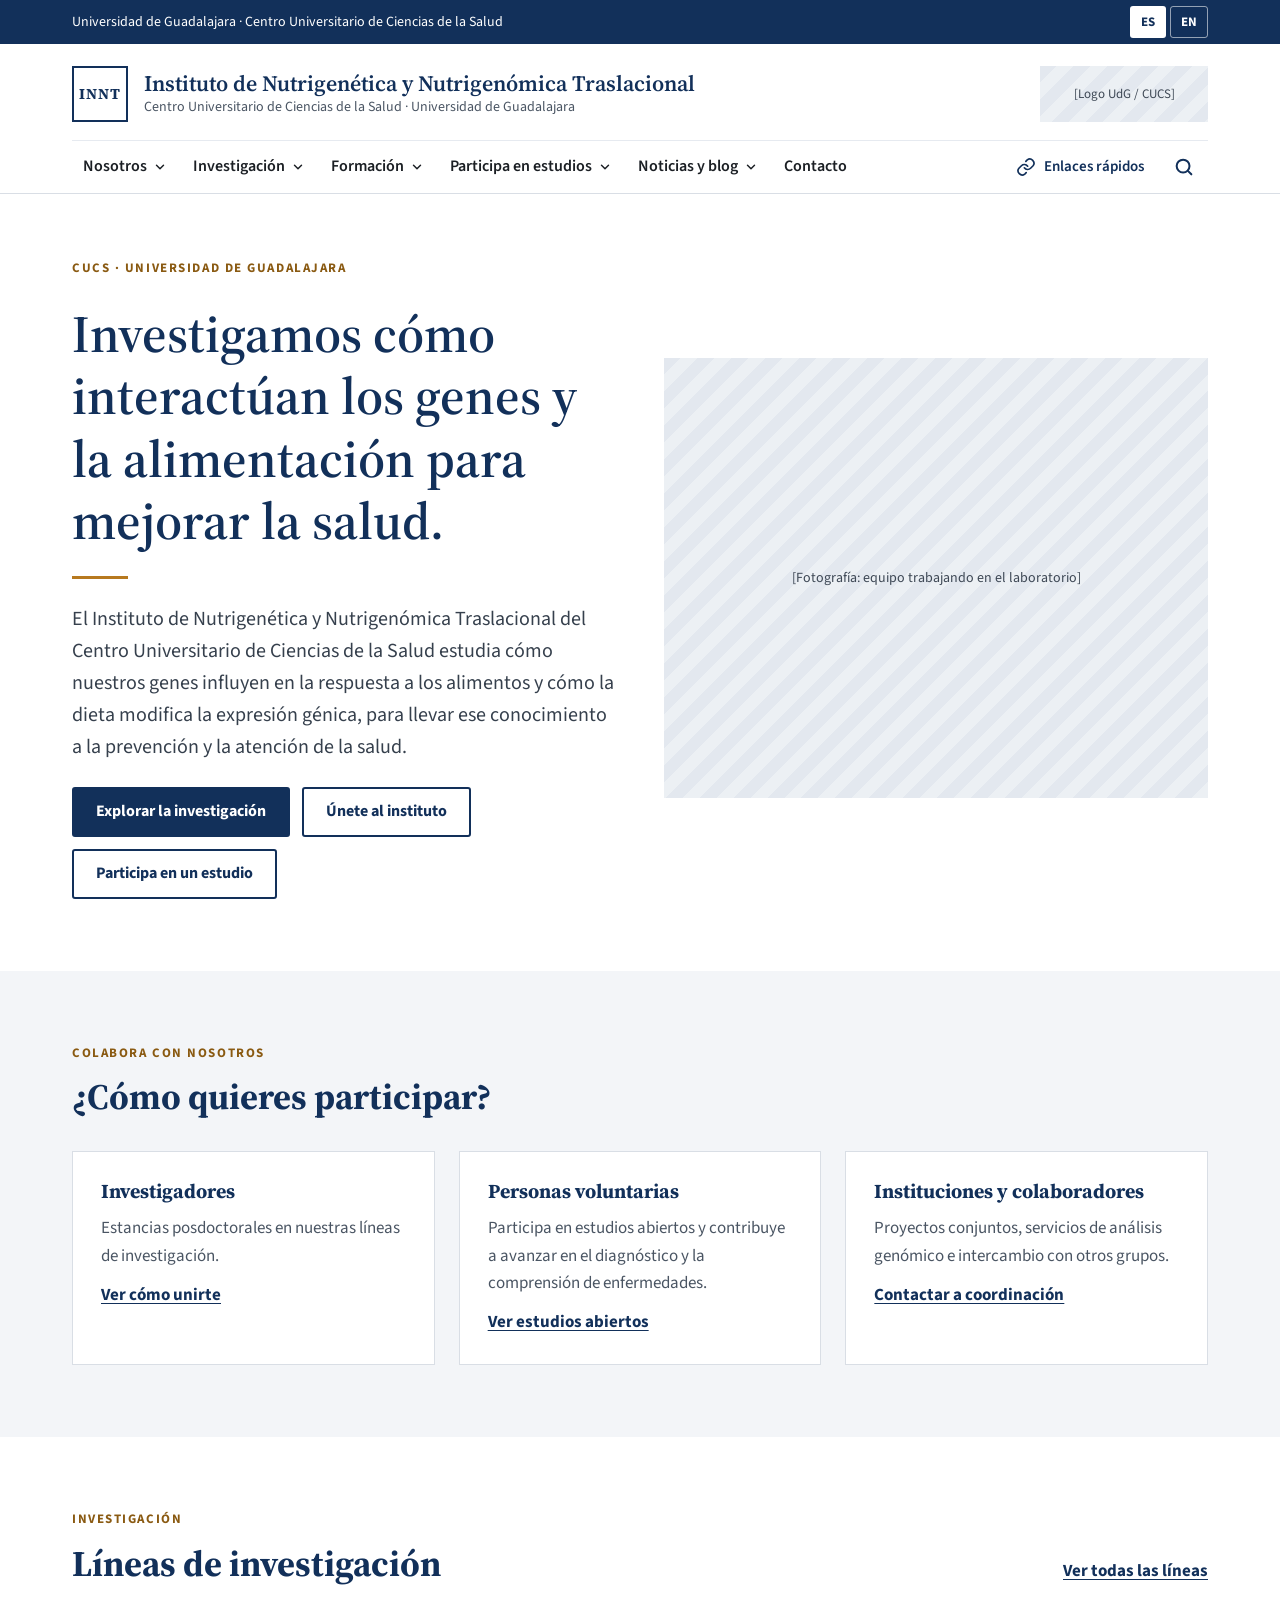
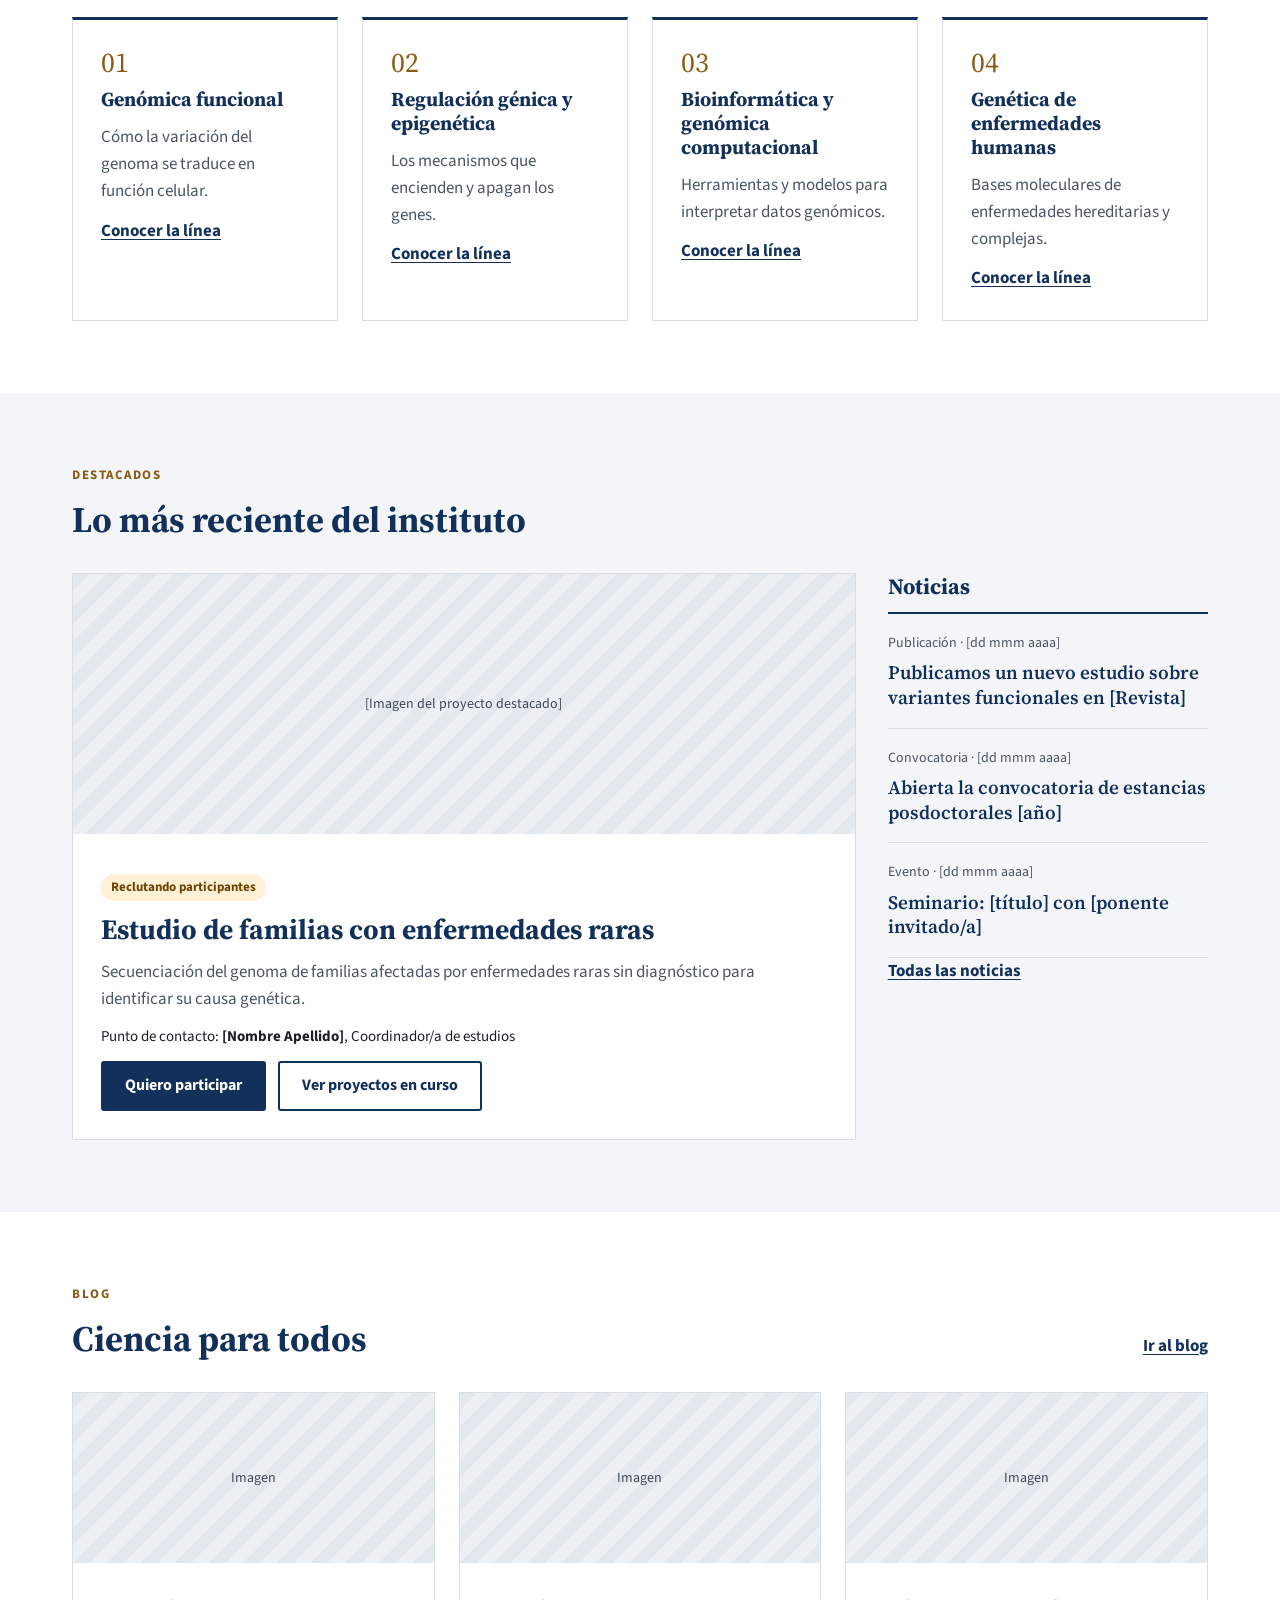
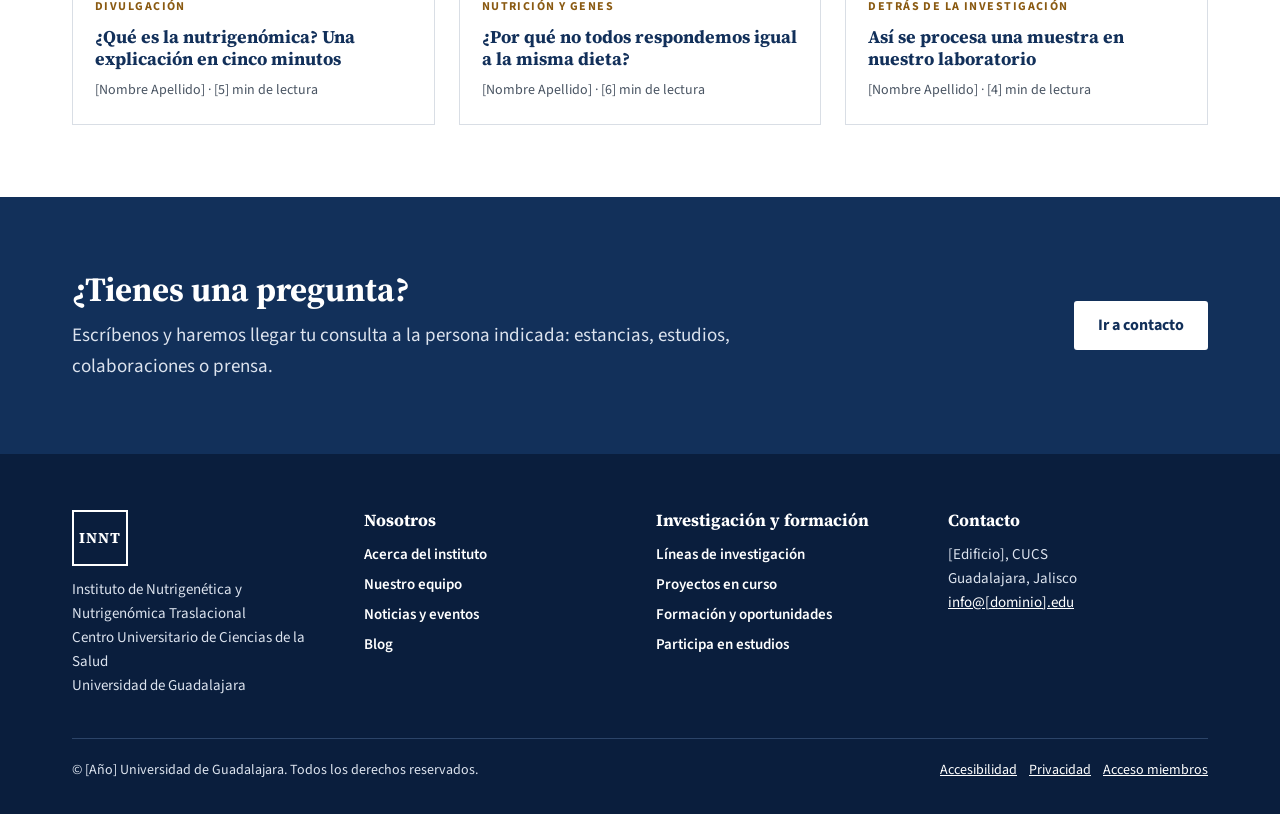
==== index.html @ 3519e5f9 "add pages, css and js" ====
<!doctype html>
<html lang="es">
<head>
<meta charset="utf-8">
<meta name="viewport" content="width=device-width, initial-scale=1">
<title>Instituto de Nutrigenética y Nutrigenómica Traslacional</title>
<meta name="description" content="Instituto de Nutrigenética y Nutrigenómica Traslacional del CUCS, Universidad de Guadalajara.">
<link rel="preconnect" href="https://fonts.googleapis.com">
<link rel="preconnect" href="https://fonts.gstatic.com" crossorigin>
<link rel="stylesheet" href="https://fonts.googleapis.com/css2?family=Source+Serif+4:opsz,wght@8..60,400;8..60,600;8..60,700&amp;family=Source+Sans+3:wght@400;600;700&amp;display=swap">
<link rel="stylesheet" href="css/styles.css">
<script src="js/main.js" defer></script>
</head>
<body>
<a class="skip" href="#contenido">Saltar al contenido</a>

<div class="util">
  <div class="wrap util-in">
    <span>Universidad de Guadalajara · Centro Universitario de Ciencias de la Salud</span>
    <div class="lang" role="group" aria-label="Idioma">
      <button type="button" data-lang="es" aria-pressed="true">ES</button>
      <button type="button" data-lang="en" aria-pressed="false">EN</button>
    </div>
  </div>
</div>

<header class="hdr">
  <div class="wrap">
    <div class="hdr-top">
      <a class="brand" href="index.html">
        <span class="mark" aria-hidden="true">INNT</span>
        <span>
          <span class="brand-name">Instituto de Nutrigenética y Nutrigenómica Traslacional</span>
          <span class="brand-sub">Centro Universitario de Ciencias de la Salud · Universidad de Guadalajara</span>
        </span>
      </a>
      <div class="ph logo-ph">[Logo UdG / CUCS]</div>
    </div>
    <div class="navrow">
      <nav aria-label="Principal">
        <ul class="nav">
    <li class="navitem">
      <button type="button" class="nav-btn" data-dropdown aria-expanded="false" aria-controls="menu-nos">Nosotros<svg class="chev" viewBox="0 0 24 24" fill="none" stroke="currentColor" stroke-width="2.5" stroke-linecap="round" stroke-linejoin="round" aria-hidden="true"><path d="M6 9l6 6 6-6"/></svg></button>
      <div class="dd mega mega-2" id="menu-nos" hidden>
        <div class="dd-col">
          <span class="dd-title">El instituto</span>
          <ul>
          <li><a class="dd-link dd-all" href="nosotros.html">Presentación</a></li>
          <li><a class="dd-link" href="nosotros.html#mision">Misión, visión y valores</a></li>
          <li><a class="dd-link" href="contacto.html">Ubicación y contacto</a></li>
          </ul>
        </div>
        <div class="dd-col">
          <span class="dd-title">Nuestro equipo</span>
          <ul>
          <li><a class="dd-link dd-all" href="equipo.html">Todo el equipo</a></li>
          <li><a class="dd-link" href="equipo.html?equipo=dir">Dirección</a></li>
          <li><a class="dd-link" href="equipo.html?equipo=prof">Profesores investigadores</a></li>
          <li><a class="dd-link" href="equipo.html?equipo=post">Investigadores posdoctorales</a></li>
          <li><a class="dd-link" href="equipo.html?equipo=est">Estudiantes</a></li>
          <li><a class="dd-link" href="equipo.html?equipo=tec">Personal técnico y administrativo</a></li>
          </ul>
        </div>
      </div>
    </li>
    <li class="navitem">
      <button type="button" class="nav-btn" data-dropdown aria-expanded="false" aria-controls="menu-inv">Investigación<svg class="chev" viewBox="0 0 24 24" fill="none" stroke="currentColor" stroke-width="2.5" stroke-linecap="round" stroke-linejoin="round" aria-hidden="true"><path d="M6 9l6 6 6-6"/></svg></button>
      <div class="dd mega mega-2" id="menu-inv" hidden>
        <div class="dd-col">
          <span class="dd-title">Líneas de investigación</span>
          <ul>
          <li><a class="dd-link dd-all" href="investigacion.html">Todas las líneas</a></li>
          <li><a class="dd-link" href="investigacion.html#area-gf">Genómica funcional</a></li>
          <li><a class="dd-link" href="investigacion.html#area-epi">Regulación génica y epigenética</a></li>
          <li><a class="dd-link" href="investigacion.html#area-bio">Bioinformática y genómica computacional</a></li>
          <li><a class="dd-link" href="investigacion.html#area-enf">Genética de enfermedades humanas</a></li>
          </ul>
        </div>
        <div class="dd-col">
          <span class="dd-title">Proyectos</span>
          <ul>
          <li><a class="dd-link dd-all" href="proyectos.html">Proyectos en curso</a></li>
          <li><a class="dd-link" href="participa.html">Estudios que buscan participantes</a></li>
          <li><a class="dd-link" href="contacto.html">Colaboraciones</a></li>
          </ul>
        </div>
      </div>
    </li>
    <li class="navitem">
      <button type="button" class="nav-btn" data-dropdown aria-expanded="false" aria-controls="menu-for">Formación<svg class="chev" viewBox="0 0 24 24" fill="none" stroke="currentColor" stroke-width="2.5" stroke-linecap="round" stroke-linejoin="round" aria-hidden="true"><path d="M6 9l6 6 6-6"/></svg></button>
      <div class="dd mega" id="menu-for" hidden>
        <div class="dd-col">
          <span class="dd-title">Formación y oportunidades</span>
          <ul>
          <li><a class="dd-link dd-all" href="formacion.html">Cómo unirte al instituto</a></li>
          <li><a class="dd-link" href="formacion.html#posdoc">Estancias posdoctorales</a></li>
          </ul>
        </div>
      </div>
    </li>
    <li class="navitem">
      <button type="button" class="nav-btn" data-dropdown aria-expanded="false" aria-controls="menu-part">Participa en estudios<svg class="chev" viewBox="0 0 24 24" fill="none" stroke="currentColor" stroke-width="2.5" stroke-linecap="round" stroke-linejoin="round" aria-hidden="true"><path d="M6 9l6 6 6-6"/></svg></button>
      <div class="dd mega mega-2" id="menu-part" hidden>
        <div class="dd-col">
          <span class="dd-title">Estudios abiertos</span>
          <ul>
          <li><a class="dd-link" href="participa.html?estudio=estudio-raras">Estudio de familias con enfermedades raras</a></li>
          <li><a class="dd-link" href="participa.html?estudio=estudio-epi">Epigenoma del envejecimiento</a></li>
          </ul>
        </div>
        <div class="dd-col">
          <span class="dd-title">Antes de participar</span>
          <ul>
          <li><a class="dd-link" href="participa.html#como-funciona">Cómo funciona la participación</a></li>
          <li><a class="dd-link" href="contacto.html">Hablar con coordinación de estudios</a></li>
          </ul>
        </div>
      </div>
    </li>
    <li class="navitem">
      <button type="button" class="nav-btn" data-dropdown aria-expanded="false" aria-controls="menu-not">Noticias y blog<svg class="chev" viewBox="0 0 24 24" fill="none" stroke="currentColor" stroke-width="2.5" stroke-linecap="round" stroke-linejoin="round" aria-hidden="true"><path d="M6 9l6 6 6-6"/></svg></button>
      <div class="dd mega mega-2" id="menu-not" hidden>
        <div class="dd-col">
          <span class="dd-title">Noticias y eventos</span>
          <ul>
          <li><a class="dd-link dd-all" href="noticias.html">Todas las noticias</a></li>
          <li><a class="dd-link" href="noticias.html?tema=evento">Seminarios y eventos</a></li>
          <li><a class="dd-link" href="noticias.html?tema=convocatoria">Convocatorias</a></li>
          <li><a class="dd-link" href="noticias.html?tema=publicacion">Publicaciones recientes</a></li>
          </ul>
        </div>
        <div class="dd-col">
          <span class="dd-title">Blog</span>
          <ul>
          <li><a class="dd-link dd-all" href="blog.html">Todas las entradas</a></li>
          <li><a class="dd-link" href="blog.html?tema=divulgacion">Divulgación</a></li>
          <li><a class="dd-link" href="blog.html?tema=nutricion-genes">Nutrición y genes</a></li>
          <li><a class="dd-link" href="blog.html?tema=detras">Detrás de la investigación</a></li>
          </ul>
        </div>
      </div>
    </li>
    <li class="navitem"><a class="nav-btn" href="contacto.html">Contacto</a></li>
        </ul>
      </nav>
      <div class="tools">
        <div class="navitem">
          <button type="button" class="icon-btn" data-dropdown aria-expanded="false" aria-controls="menu-rapidos"><svg width="20" height="20" viewBox="0 0 24 24" fill="none" stroke="currentColor" stroke-width="2" stroke-linecap="round" stroke-linejoin="round" aria-hidden="true"><path d="M10 13a5 5 0 0 0 7.5.5l3-3a5 5 0 0 0-7-7l-1.7 1.7"/><path d="M14 11a5 5 0 0 0-7.5-.5l-3 3a5 5 0 0 0 7 7l1.7-1.7"/></svg>Enlaces rápidos</button>
          <ul class="dd dd-right" id="menu-rapidos" hidden>
            <li><a class="dd-link" href="participa.html">Estudios abiertos a voluntarios</a></li>
            <li><a class="dd-link" href="formacion.html">Convocatorias y plazas</a></li>
            <li><a class="dd-link" href="equipo.html">Directorio del equipo</a></li>
            <li><a class="dd-link" href="blog.html">Blog</a></li>
            <li><a class="dd-link" href="contacto.html">Contacto</a></li>
            <li class="dd-sep" aria-hidden="true"></li>
            <li><a class="dd-link" href="https://www.udg.mx" target="_blank" rel="noopener">Universidad de Guadalajara<span class="dd-desc">udg.mx</span></a></li>
            <li><a class="dd-link" href="https://www.cucs.udg.mx" target="_blank" rel="noopener">Centro Universitario de Ciencias de la Salud<span class="dd-desc">cucs.udg.mx</span></a></li>
          </ul>
        </div>
        <button type="button" class="icon-btn" data-search-toggle aria-expanded="false" aria-controls="buscador" aria-label="Buscar en el sitio"><svg width="22" height="22" viewBox="0 0 24 24" fill="none" stroke="currentColor" stroke-width="2.2" stroke-linecap="round" stroke-linejoin="round" aria-hidden="true"><circle cx="11" cy="11" r="7"/><path d="M20 20l-3.5-3.5"/></svg></button>
      </div>
    </div>
  </div>
</header>

<div class="searchbar" id="buscador" role="search" hidden>
  <form class="wrap searchbar-in" action="#" data-demo>
    <div class="field">
      <label for="buscar">Buscar en el sitio</label>
      <input id="buscar" type="search" name="q" placeholder="Proyectos, personas, noticias…">
    </div>
    <button type="submit" class="btn btn-p">Buscar</button>
  </form>
</div>

<main id="contenido">
<section class="sec sec-hero">
  <div class="wrap split">
    <div class="stack-lg">
      <span class="eyebrow">CUCS · Universidad de Guadalajara</span>
      <h1 class="h-hero">Investigamos cómo interactúan los genes y la alimentación para mejorar la salud.</h1>
      <hr class="rule">
      <p class="lead">El Instituto de Nutrigenética y Nutrigenómica Traslacional del Centro Universitario de Ciencias de la Salud estudia cómo nuestros genes influyen en la respuesta a los alimentos y cómo la dieta modifica la expresión génica, para llevar ese conocimiento a la prevención y la atención de la salud.</p>
      <div class="cluster">
        <a class="btn btn-p" href="investigacion.html">Explorar la investigación</a>
        <a class="btn btn-s" href="formacion.html">Únete al instituto</a>
        <a class="btn btn-s" href="participa.html">Participa en un estudio</a>
      </div>
    </div>
    <div class="ph ph-hero">[Fotografía: equipo trabajando en el laboratorio]</div>
  </div>
</section>

<section class="sec sec-alt" aria-labelledby="h-caminos">
  <div class="wrap stack-xl">
    <div class="stack">
      <span class="eyebrow">Colabora con nosotros</span>
      <h2 id="h-caminos" class="h-section">¿Cómo quieres participar?</h2>
    </div>
    <div class="grid">
      <article class="card">
        <h3>Investigadores</h3>
        <p class="muted">Estancias posdoctorales en nuestras líneas de investigación.</p>
        <a class="link-strong" href="formacion.html">Ver cómo unirte</a>
      </article>
      <article class="card">
        <h3>Personas voluntarias</h3>
        <p class="muted">Participa en estudios abiertos y contribuye a avanzar en el diagnóstico y la comprensión de enfermedades.</p>
        <a class="link-strong" href="participa.html">Ver estudios abiertos</a>
      </article>
      <article class="card">
        <h3>Instituciones y colaboradores</h3>
        <p class="muted">Proyectos conjuntos, servicios de análisis genómico e intercambio con otros grupos.</p>
        <a class="link-strong" href="contacto.html">Contactar a coordinación</a>
      </article>
    </div>
  </div>
</section>

<section class="sec" aria-labelledby="h-areas">
  <div class="wrap stack-xl">
    <div class="section-head">
      <div class="stack">
        <span class="eyebrow">Investigación</span>
        <h2 id="h-areas" class="h-section">Líneas de investigación</h2>
      </div>
      <a class="link-strong" href="investigacion.html">Ver todas las líneas</a>
    </div>
    <div class="grid">
      <article class="card card-top">
        <span class="num">01</span>
        <h3>Genómica funcional</h3>
        <p class="muted">Cómo la variación del genoma se traduce en función celular.</p>
        <a class="link-strong" href="investigacion.html#area-gf">Conocer la línea</a>
      </article>
      <article class="card card-top">
        <span class="num">02</span>
        <h3>Regulación génica y epigenética</h3>
        <p class="muted">Los mecanismos que encienden y apagan los genes.</p>
        <a class="link-strong" href="investigacion.html#area-epi">Conocer la línea</a>
      </article>
      <article class="card card-top">
        <span class="num">03</span>
        <h3>Bioinformática y genómica computacional</h3>
        <p class="muted">Herramientas y modelos para interpretar datos genómicos.</p>
        <a class="link-strong" href="investigacion.html#area-bio">Conocer la línea</a>
      </article>
      <article class="card card-top">
        <span class="num">04</span>
        <h3>Genética de enfermedades humanas</h3>
        <p class="muted">Bases moleculares de enfermedades hereditarias y complejas.</p>
        <a class="link-strong" href="investigacion.html#area-enf">Conocer la línea</a>
      </article>
    </div>
  </div>
</section>

<section class="sec sec-alt" aria-labelledby="h-dest">
  <div class="wrap stack-xl">
    <div class="stack">
      <span class="eyebrow">Destacados</span>
      <h2 id="h-dest" class="h-section">Lo más reciente del instituto</h2>
    </div>
    <div class="highlights">
      <article class="card card-media feature">
        <div class="ph ph-feature">[Imagen del proyecto destacado]</div>
        <div class="card-body card-body-lg">
          <span class="badge b-recluta">Reclutando participantes</span>
          <h3 class="h-card-lg">Estudio de familias con enfermedades raras</h3>
          <p class="muted">Secuenciación del genoma de familias afectadas por enfermedades raras sin diagnóstico para identificar su causa genética.</p>
          <p class="small">Punto de contacto: <strong>[Nombre Apellido]</strong>, Coordinador/a de estudios</p>
          <div class="cluster">
            <a class="btn btn-p" href="participa.html?estudio=estudio-raras">Quiero participar</a>
            <a class="btn btn-s" href="proyectos.html">Ver proyectos en curso</a>
          </div>
        </div>
      </article>
      <div class="news-list">
        <h3 class="news-list-title">Noticias</h3>
        <div class="news-item">
          <span class="hint">Publicación · [dd mmm aaaa]</span>
          <span class="news-item-title">Publicamos un nuevo estudio sobre variantes funcionales en [Revista]</span>
        </div>
        <div class="news-item">
          <span class="hint">Convocatoria · [dd mmm aaaa]</span>
          <span class="news-item-title">Abierta la convocatoria de estancias posdoctorales [año]</span>
        </div>
        <div class="news-item">
          <span class="hint">Evento · [dd mmm aaaa]</span>
          <span class="news-item-title">Seminario: [título] con [ponente invitado/a]</span>
        </div>
        <p><a class="link-strong" href="noticias.html">Todas las noticias</a></p>
      </div>
    </div>
  </div>
</section>

<section class="sec" aria-labelledby="h-blog">
  <div class="wrap stack-xl">
    <div class="section-head">
      <div class="stack">
        <span class="eyebrow">Blog</span>
        <h2 id="h-blog" class="h-section">Ciencia para todos</h2>
      </div>
      <a class="link-strong" href="blog.html">Ir al blog</a>
    </div>
    <div class="grid">
      <article class="card card-media">
        <div class="ph ph-sm">Imagen</div>
        <div class="card-body">
          <span class="eyebrow eyebrow-sm">Divulgación</span>
          <h3 class="h-small">¿Qué es la nutrigenómica? Una explicación en cinco minutos</h3>
          <span class="hint">[Nombre Apellido] · [5] min de lectura</span>
        </div>
      </article>
      <article class="card card-media">
        <div class="ph ph-sm">Imagen</div>
        <div class="card-body">
          <span class="eyebrow eyebrow-sm">Nutrición y genes</span>
          <h3 class="h-small">¿Por qué no todos respondemos igual a la misma dieta?</h3>
          <span class="hint">[Nombre Apellido] · [6] min de lectura</span>
        </div>
      </article>
      <article class="card card-media">
        <div class="ph ph-sm">Imagen</div>
        <div class="card-body">
          <span class="eyebrow eyebrow-sm">Detrás de la investigación</span>
          <h3 class="h-small">Así se procesa una muestra en nuestro laboratorio</h3>
          <span class="hint">[Nombre Apellido] · [4] min de lectura</span>
        </div>
      </article>
    </div>
  </div>
</section>

<section class="sec band">
  <div class="wrap band-in">
    <div class="stack band-text">
      <h2>¿Tienes una pregunta?</h2>
      <p>Escríbenos y haremos llegar tu consulta a la persona indicada: estancias, estudios, colaboraciones o prensa.</p>
    </div>
    <a class="btn btn-light" href="contacto.html">Ir a contacto</a>
  </div>
</section>
</main>

<footer class="ftr">
  <div class="wrap stack-xxl">
    <div class="ftr-cols">
      <div class="stack">
        <span class="mark mark-light" aria-hidden="true">INNT</span>
        <p>Instituto de Nutrigenética y Nutrigenómica Traslacional<br>Centro Universitario de Ciencias de la Salud<br>Universidad de Guadalajara</p>
      </div>
      <div>
        <h4>Nosotros</h4>
        <ul class="ftr-links">
          <li><a href="nosotros.html">Acerca del instituto</a></li>
          <li><a href="equipo.html">Nuestro equipo</a></li>
          <li><a href="noticias.html">Noticias y eventos</a></li>
          <li><a href="blog.html">Blog</a></li>
        </ul>
      </div>
      <div>
        <h4>Investigación y formación</h4>
        <ul class="ftr-links">
          <li><a href="investigacion.html">Líneas de investigación</a></li>
          <li><a href="proyectos.html">Proyectos en curso</a></li>
          <li><a href="formacion.html">Formación y oportunidades</a></li>
          <li><a href="participa.html">Participa en estudios</a></li>
        </ul>
      </div>
      <div>
        <h4>Contacto</h4>
        <p>[Edificio], CUCS<br>Guadalajara, Jalisco<br><a href="mailto:info@[dominio].edu">info@[dominio].edu</a></p>
      </div>
    </div>
    <div class="ftr-bottom">
      <span>© [Año] Universidad de Guadalajara. Todos los derechos reservados.</span>
      <span class="cluster"><a href="#accesibilidad">Accesibilidad</a><a href="#privacidad">Privacidad</a><a href="#acceso">Acceso miembros</a></span>
    </div>
  </div>
</footer>
</body>
</html>
---- css/styles.css ----
/* ==========================================================================
   Instituto de Nutrigenética y Nutrigenómica Traslacional
   Hoja de estilos principal (diseño A · Institucional clásico)
   ========================================================================== */

/* ---------- Variables ---------- */
:root {
  --azul: #12305A;
  --azul-oscuro: #0A1E3D;
  --dorado: #B7791F;
  --dorado-texto: #8A5A12;
  --tinta: #1B1F24;
  --texto-suave: #4A5563;
  --texto-lead: #36404D;
  --fondo: #FFFFFF;
  --fondo-alt: #F3F5F8;
  --borde: #D9DEE5;
  --borde-suave: #E6EAF0;
  --borde-campo: #7D8896;
  --serif: 'Source Serif 4', Georgia, serif;
  --sans: 'Source Sans 3', system-ui, sans-serif;
  --ancho: 1200px;
}

/* ---------- Base ---------- */
*,
*::before,
*::after { box-sizing: border-box; }

[hidden] { display: none !important; }

body {
  margin: 0;
  background: var(--fondo);
  color: var(--tinta);
  font-family: var(--sans);
  font-size: 17px;
  line-height: 1.6;
}

h1, h2, h3, h4 {
  margin: 0;
  font-family: var(--serif);
  color: var(--azul);
  line-height: 1.2;
}

p, ul, ol { margin: 0; }
a { color: var(--azul); }
a:hover { color: var(--azul-oscuro); }
button { font: inherit; cursor: pointer; }
img { max-width: 100%; display: block; }
:focus-visible { outline: 3px solid var(--dorado); outline-offset: 2px; }

.wrap { max-width: var(--ancho); margin: 0 auto; padding: 0 32px; }

.skip { position: absolute; left: -9999px; }
.skip:focus { left: 16px; top: 16px; z-index: 50; background: #fff; padding: 8px 12px; }

/* ---------- Utilidades de maquetación ---------- */
.stack { display: flex; flex-direction: column; gap: 12px; }
.stack-sm { display: flex; flex-direction: column; gap: 4px; }
.stack-lg { display: flex; flex-direction: column; gap: 24px; }
.stack-xl { display: flex; flex-direction: column; gap: 32px; }
.stack-xxl { display: flex; flex-direction: column; gap: 40px; }
.cluster { display: flex; flex-wrap: wrap; align-items: center; gap: 12px; }
.cluster-sm { display: flex; flex-wrap: wrap; align-items: center; gap: 8px; }
.split {
  display: grid;
  grid-template-columns: repeat(auto-fit, minmax(min(340px, 100%), 1fr));
  gap: 48px;
  align-items: center;
}
.split-top { align-items: start; }
.grid { display: grid; grid-template-columns: repeat(auto-fit, minmax(min(250px, 100%), 1fr)); gap: 24px; }
.grid-narrow { grid-template-columns: repeat(auto-fit, minmax(min(200px, 100%), 1fr)); }
.grid-form { display: grid; grid-template-columns: repeat(auto-fit, minmax(min(220px, 100%), 1fr)); gap: 18px; }
.section-head { display: flex; flex-wrap: wrap; justify-content: space-between; align-items: flex-end; gap: 16px; }
.with-aside { display: flex; flex-wrap: wrap; gap: 40px; align-items: flex-start; }
.with-aside > .main-col { flex: 999 1 520px; min-width: 0; }
.with-aside > .side-col { flex: 1 1 340px; min-width: 0; }

/* ---------- Tipografía ---------- */
.eyebrow { font-size: 13px; font-weight: 700; letter-spacing: .12em; text-transform: uppercase; color: var(--dorado-texto); }
.eyebrow-sm { font-size: 12px; }
.lead { font-size: 20px; color: var(--texto-lead); max-width: 760px; }
.muted { color: var(--texto-suave); }
.small { font-size: 15px; }
.hint { font-size: 14px; color: var(--texto-suave); }
.h-hero { font-size: 52px; font-weight: 600; }
.h-section { font-size: 36px; }
.h-sub { font-size: 30px; }
.h-card-lg { font-size: 28px; }
.h-card { font-size: 22px; }
.h-small { font-size: 18px; }
.statement { font-family: var(--serif); font-size: 26px; line-height: 1.4; color: var(--azul); }
.num { font-family: var(--serif); font-size: 28px; color: var(--dorado-texto); line-height: 1; }
.num-lg { font-size: 40px; }
.rule { width: 56px; height: 3px; background: var(--dorado); border: 0; margin: 0; }

/* ---------- Botones y enlaces ---------- */
.btn {
  display: inline-flex;
  align-items: center;
  justify-content: center;
  min-height: 48px;
  padding: 10px 22px;
  border: 2px solid var(--azul);
  border-radius: 3px;
  font-weight: 700;
  font-size: 16px;
  text-decoration: none;
}
.btn-p { background: var(--azul); color: #fff; }
.btn-p:hover { background: var(--azul-oscuro); color: #fff; }
.btn-s { background: #fff; color: var(--azul); }
.btn-s:hover { background: #EEF2F7; }
.btn-light { background: #fff; color: var(--azul); border-color: #fff; }
.btn-light:hover { background: #EEF2F7; color: var(--azul); }

.link-strong { font-weight: 700; text-underline-offset: 3px; }

.chip {
  min-height: 40px;
  padding: 6px 16px;
  border: 1px solid #C9D1DC;
  border-radius: 999px;
  background: var(--fondo-alt);
  color: var(--tinta);
  font-size: 15px;
}
button.chip:hover { border-color: var(--azul); }
.chip[aria-pressed="true"] { background: var(--azul); border-color: var(--azul); color: #fff; }
.chip-static { min-height: 0; }

.badge { display: inline-block; width: max-content; padding: 3px 10px; border-radius: 999px; font-size: 13px; font-weight: 700; }
.b-recluta { background: #FFF1D6; color: #6E4300; }
.b-curso { background: #E3EEFA; color: var(--azul); }
.b-analisis { background: #ECEAF6; color: #3E2F7A; }

/* ---------- Marcadores de imagen ---------- */
.ph {
  display: grid;
  place-items: center;
  padding: 16px;
  background: repeating-linear-gradient(135deg, #E3E8EF 0 12px, #ECF0F4 12px 24px);
  color: #3E4855;
  font-size: 14px;
  text-align: center;
}
.ph-hero { height: 440px; }
.ph-lg { height: 320px; }
.ph-feature { height: 260px; }
.ph-md { height: 220px; }
.ph-sm { height: 170px; }
.ph-map { flex: 999 1 480px; min-height: 320px; }
.ph-avatar { width: 44px; height: 44px; padding: 0; border-radius: 50%; font-size: 11px; flex: none; }

/* ---------- Barra superior ---------- */
.util { background: var(--azul); color: #fff; font-size: 14px; }
.util-in { display: flex; flex-wrap: wrap; justify-content: space-between; align-items: center; gap: 8px 24px; padding-top: 6px; padding-bottom: 6px; }
.lang { display: flex; gap: 4px; align-items: center; }
.lang button {
  min-height: 32px;
  padding: 2px 10px;
  border: 1px solid rgba(255, 255, 255, .55);
  border-radius: 3px;
  background: transparent;
  color: #fff;
  font-size: 13px;
  font-weight: 700;
}
.lang button[aria-pressed="true"] { background: #fff; color: var(--azul); }

/* ---------- Encabezado ---------- */
.hdr { background: #fff; border-bottom: 1px solid var(--borde); }
.hdr-top { display: flex; flex-wrap: wrap; align-items: center; justify-content: space-between; gap: 16px; padding-top: 22px; padding-bottom: 18px; }
.brand { display: flex; align-items: center; gap: 16px; color: var(--azul); text-decoration: none; }
.brand:hover { color: var(--azul); }
.mark {
  display: grid;
  place-items: center;
  width: 56px;
  height: 56px;
  flex: none;
  border: 2px solid var(--azul);
  color: var(--azul);
  font-family: var(--serif);
  font-size: 15px;
  font-weight: 700;
  letter-spacing: .06em;
}
.mark-light { border-color: #fff; color: #fff; }
.brand-name { display: block; font-family: var(--serif); font-size: 22px; font-weight: 600; line-height: 1.2; }
.brand-sub { display: block; font-size: 14px; color: var(--texto-suave); }
.logo-ph { width: 168px; height: 56px; padding: 8px; font-size: 13px; }

/* ---------- Navegación ---------- */
.navrow { display: flex; flex-wrap: wrap; align-items: center; justify-content: space-between; gap: 4px 16px; border-top: 1px solid var(--borde-suave); }
.nav { display: flex; flex-wrap: wrap; gap: 0 4px; list-style: none; padding: 0; }
.navitem { position: relative; }
.nav-btn {
  display: inline-flex;
  align-items: center;
  gap: 6px;
  min-height: 52px;
  padding: 12px 11px 9px;
  border: 0;
  border-bottom: 3px solid transparent;
  background: none;
  color: var(--tinta);
  font-size: 16px;
  font-weight: 600;
  text-decoration: none;
}
.nav-btn:hover { color: var(--azul); border-bottom-color: #C9D1DC; }
.nav-btn[aria-current="page"] { color: var(--azul); border-bottom-color: var(--dorado); }
.nav-btn[aria-expanded="true"] { color: var(--azul); background: var(--fondo-alt); }
.chev { width: 14px; height: 14px; flex: none; }

.dd {
  position: absolute;
  top: 100%;
  left: 0;
  z-index: 20;
  display: flex;
  flex-direction: column;
  min-width: 300px;
  margin: 0;
  padding: 8px;
  list-style: none;
  background: #fff;
  border: 1px solid var(--borde);
  border-top: 3px solid var(--azul);
  box-shadow: 0 12px 28px rgba(18, 48, 90, .16);
}
.dd-right { left: auto; right: 0; }
.mega { flex-direction: row; flex-wrap: wrap; gap: 8px 16px; width: max-content; max-width: min(680px, 92vw); padding: 16px 12px; }
.mega-2 { width: min(600px, 92vw); }
.dd-col { display: flex; flex-direction: column; flex: 1 1 260px; min-width: 0; }
.dd-col ul { list-style: none; margin: 0; padding: 0; }
.dd-title {
  margin-bottom: 4px;
  padding: 4px 14px 8px;
  border-bottom: 1px solid var(--borde-suave);
  color: var(--dorado-texto);
  font-size: 12px;
  font-weight: 700;
  letter-spacing: .1em;
  text-transform: uppercase;
}
.dd-link {
  display: block;
  min-height: 44px;
  padding: 10px 14px;
  color: var(--azul);
  font-size: 16px;
  font-weight: 600;
  text-decoration: none;
}
.dd-link:hover { background: var(--fondo-alt); color: var(--azul-oscuro); }
.mega .dd-link { min-height: 40px; padding: 8px 14px; color: var(--tinta); font-size: 15px; font-weight: 500; }
.mega .dd-link:hover { color: var(--azul); }
.mega .dd-all { color: var(--azul); font-weight: 700; }
.dd-desc { display: block; color: var(--texto-suave); font-size: 14px; font-weight: 400; }
.dd-sep { margin: 6px 8px; border-top: 1px solid var(--borde-suave); }

.tools { display: flex; align-items: center; gap: 4px; }
.icon-btn {
  display: inline-flex;
  align-items: center;
  justify-content: center;
  gap: 8px;
  min-width: 48px;
  height: 48px;
  padding: 0 12px;
  border: 0;
  background: none;
  color: var(--azul);
  font-size: 15px;
  font-weight: 600;
}
.icon-btn:hover,
.icon-btn[aria-expanded="true"] { background: #EEF2F7; }

.searchbar { padding: 18px 0; background: var(--fondo-alt); border-bottom: 1px solid var(--borde); }
.searchbar-in { display: flex; flex-wrap: wrap; align-items: flex-end; gap: 12px; }
.searchbar-in .field { flex: 1 1 360px; }

/* ---------- Secciones ---------- */
.sec { padding: 72px 0; }
.sec-alt { background: var(--fondo-alt); }
.sec-hero { padding-top: 64px; }
.band { background: var(--azul); }
.band h2 { color: #fff; font-size: 34px; }
.band p { color: #DCE3EE; font-size: 19px; }
.band-in { display: flex; flex-wrap: wrap; justify-content: space-between; align-items: center; gap: 24px; }
.band-text { max-width: 700px; }

.page-hd { padding: 56px 0 60px; background: var(--azul); color: #fff; }
.page-hd h1 { color: #fff; font-size: 46px; }
.page-hd p { max-width: 760px; margin-top: 14px; color: #DCE3EE; font-size: 20px; }
.crumb { margin-bottom: 14px; color: #C7D1E0; font-size: 14px; }
.crumb a { color: #fff; }

/* ---------- Tarjetas ---------- */
.card { display: flex; flex-direction: column; gap: 12px; padding: 28px; background: #fff; border: 1px solid var(--borde); }
.card-top { border-top: 3px solid var(--azul); }
.card-flat { background: var(--fondo-alt); border: 0; }
.card-media { padding: 0; }
.card-body { display: flex; flex-direction: column; gap: 10px; padding: 22px; }
.card-body-lg { gap: 12px; padding: 28px; }

/* Destacados de inicio */
.highlights { display: flex; flex-wrap: wrap; gap: 32px; }
.highlights > .feature { flex: 999 1 520px; min-width: 0; }
.highlights > .news-list { flex: 1 1 320px; }
.news-list-title { padding-bottom: 12px; border-bottom: 2px solid var(--azul); font-size: 22px; }
.news-item { display: flex; flex-direction: column; gap: 6px; padding: 18px 0; border-bottom: 1px solid var(--borde); }
.news-item-title { color: var(--azul); font-family: var(--serif); font-size: 19px; font-weight: 600; line-height: 1.3; }

/* Áreas de investigación */
.area { display: grid; grid-template-columns: repeat(auto-fit, minmax(min(320px, 100%), 1fr)); gap: 40px; padding: 48px 0; border-bottom: 1px solid var(--borde); scroll-margin-top: 16px; }
.area h2 { font-size: 32px; }
.list { display: flex; flex-direction: column; gap: 6px; padding-left: 20px; }

/* Proyectos */
.project { flex-direction: row; flex-wrap: wrap; gap: 28px; }
.project-main { display: flex; flex: 999 1 480px; flex-direction: column; gap: 10px; min-width: 0; }
.project h2 { font-size: 26px; }
.poc { display: flex; flex: 1 1 260px; flex-direction: column; gap: 6px; padding: 20px; background: var(--fondo-alt); }

/* Equipo */
.team-grid { display: grid; grid-template-columns: repeat(auto-fill, minmax(min(170px, 100%), 1fr)); gap: 16px; }
.mcard {
  display: flex;
  flex-direction: column;
  padding: 0;
  background: #fff;
  border: 1px solid var(--borde);
  color: var(--tinta);
  text-align: left;
}
.mcard:hover { border-color: var(--azul); }
.mcard[aria-pressed="true"] { border: 2px solid var(--azul); box-shadow: inset 0 -4px 0 var(--dorado); }
.mcard-body { display: flex; flex-direction: column; gap: 2px; padding: 14px; }
.mcard-name { font-size: 16px; font-weight: 700; }
.mcard-pad { gap: 8px; padding: 20px; }
.mcard-title { color: var(--azul); font-family: var(--serif); font-size: 20px; font-weight: 600; }
.profile { border-top: 4px solid var(--azul); }
.profile h2 { font-size: 28px; }

/* Pasos */
.steps { list-style: none; padding: 0; }

/* Formularios */
.form { display: grid; gap: 18px; }
.field { display: grid; gap: 6px; }
.field label { font-size: 15px; font-weight: 600; }
.field input,
.field select,
.field textarea {
  width: 100%;
  min-height: 48px;
  padding: 11px 14px;
  border: 1px solid var(--borde-campo);
  border-radius: 3px;
  background: #fff;
  color: var(--tinta);
  font: inherit;
}
.check { display: flex; gap: 10px; align-items: flex-start; font-size: 15px; }
.check input { width: 20px; height: 20px; margin-top: 3px; flex: none; }
.ok { padding: 16px; background: #E7F4EC; border: 1px solid #2F7A4B; color: #1E5233; }
.form-narrow { max-width: 760px; }
.contact-route { display: flex; flex-direction: column; gap: 4px; margin-top: 6px; padding-top: 16px; border-top: 1px solid #C9D1DC; }

/* Contacto */
.contact { display: flex; flex-wrap: wrap; gap: 40px; }
.contact > .card { flex: 1 1 320px; }

/* ---------- Pie de página ---------- */
.ftr { padding: 56px 0 32px; background: var(--azul-oscuro); color: #DCE3EE; font-size: 15px; }
.ftr h4 { margin-bottom: 12px; color: #fff; font-size: 17px; }
.ftr a { color: #fff; }
.ftr-cols { display: grid; grid-template-columns: repeat(auto-fit, minmax(min(220px, 100%), 1fr)); gap: 32px; }
.ftr-links { display: flex; flex-direction: column; gap: 6px; list-style: none; padding: 0; }
.ftr-links a { font-weight: 600; text-decoration: none; }
.ftr-links a:hover { text-decoration: underline; }
.ftr-bottom { display: flex; flex-wrap: wrap; justify-content: space-between; gap: 12px; padding-top: 20px; border-top: 1px solid #2C4468; font-size: 14px; }

/* ---------- Pantallas pequeñas ---------- */
@media (max-width: 720px) {
  .wrap { padding: 0 16px; }
  .sec { padding: 48px 0; }
  .page-hd h1 { font-size: 34px; }
  .h-hero { font-size: 36px; }
  .h-section { font-size: 30px; }
  .ph-hero { height: 260px; }
}
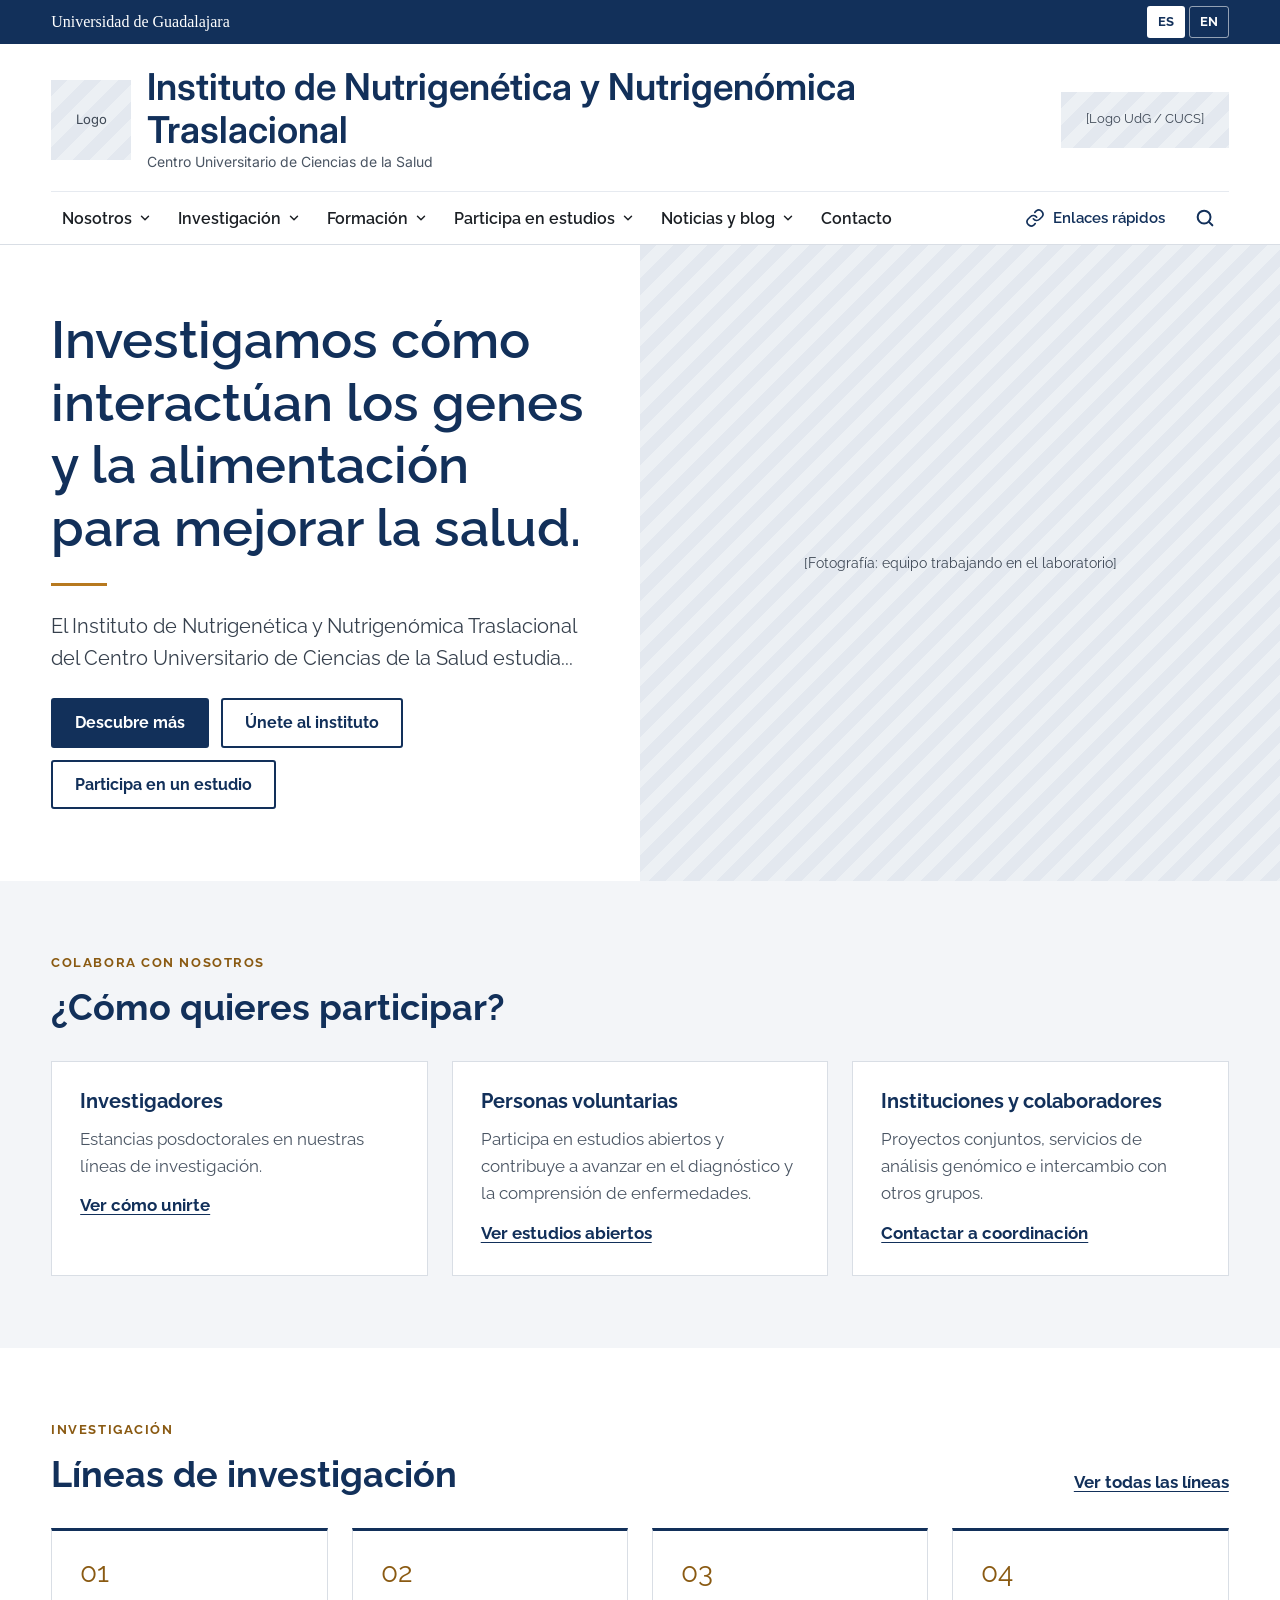
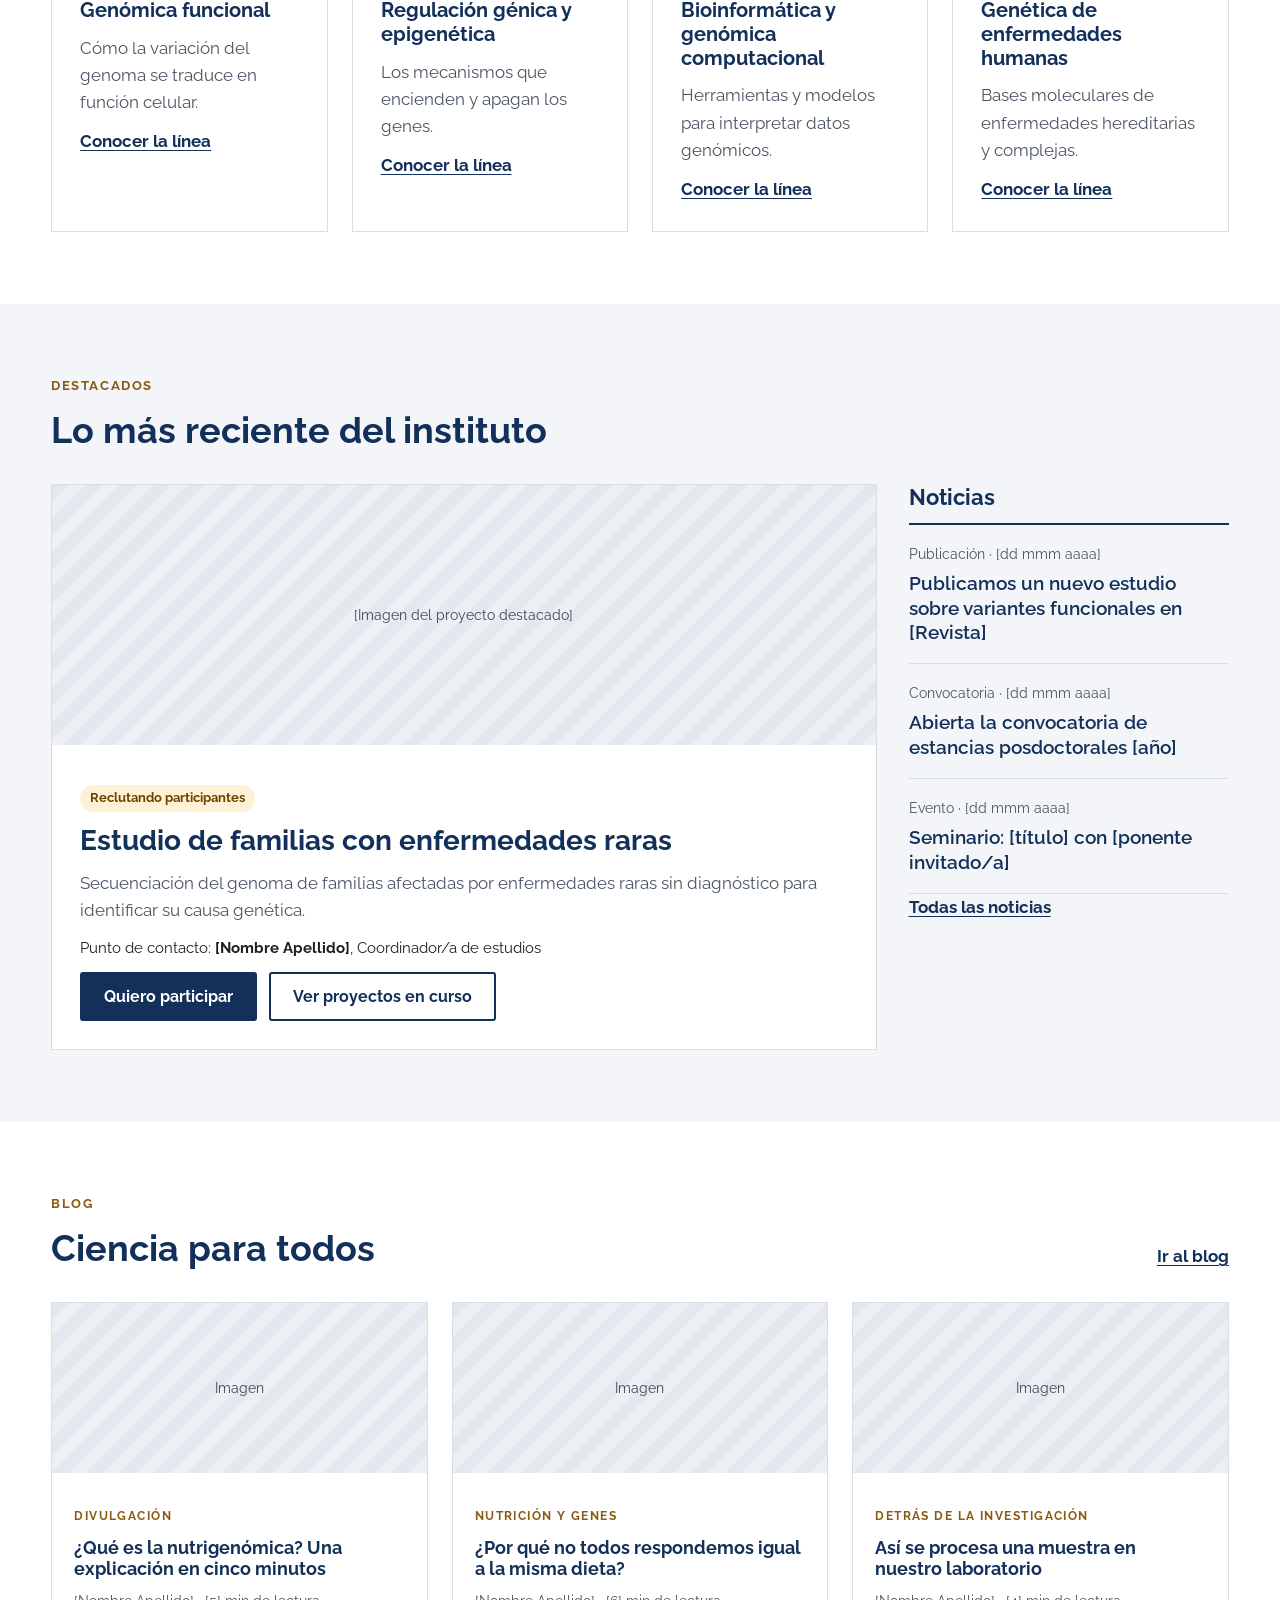
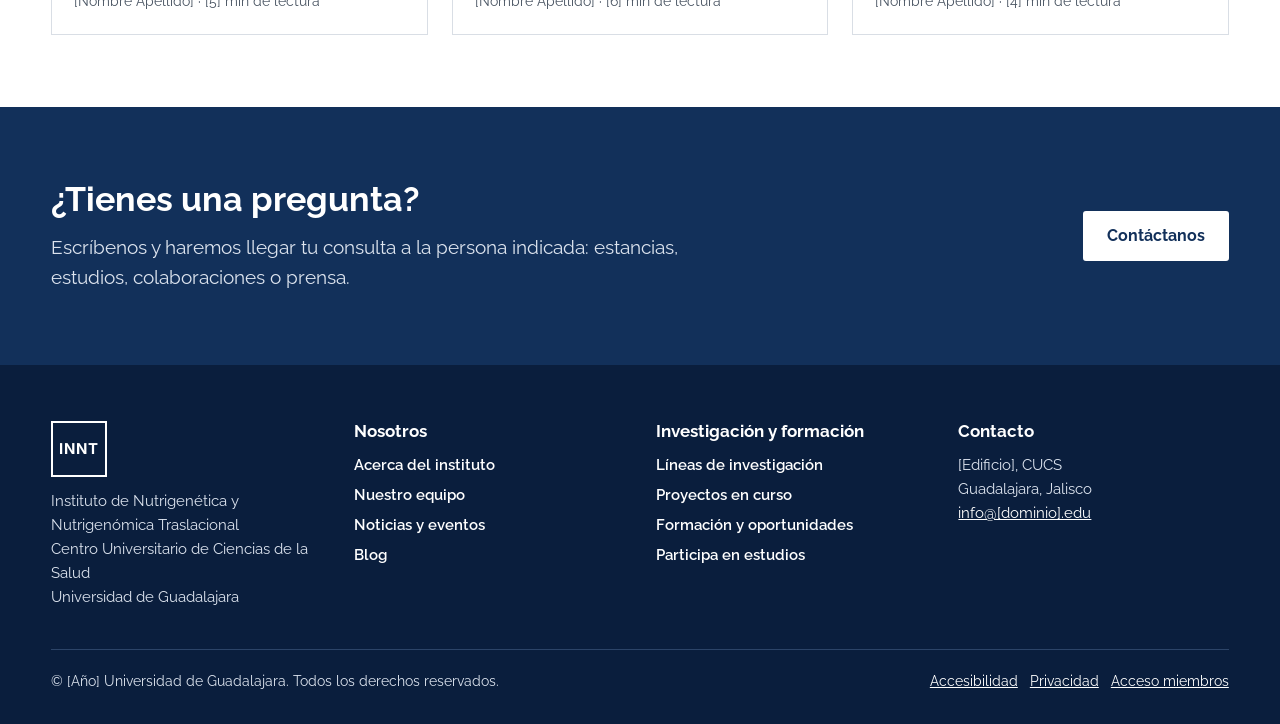
==== commit 4d18fcd6: "change fonts and some content on the pages" ====
--- a/index.html
+++ b/index.html
@@ -7,376 +7,388 @@
 <meta name="description" content="Instituto de Nutrigenética y Nutrigenómica Traslacional del CUCS, Universidad de Guadalajara.">
 <link rel="preconnect" href="https://fonts.googleapis.com">
 <link rel="preconnect" href="https://fonts.gstatic.com" crossorigin>
-<link rel="stylesheet" href="https://fonts.googleapis.com/css2?family=Source+Serif+4:opsz,wght@8..60,400;8..60,600;8..60,700&amp;family=Source+Sans+3:wght@400;600;700&amp;display=swap">
+<link rel="stylesheet" href="https://fonts.googleapis.com/css2?family=Raleway:ital,wght@0,100..900;1,100..900&amp;family=Inter:ital,opsz,wght@0,14..32,100..900;1,14..32,100..900&amp;display=swap">
 <link rel="stylesheet" href="css/styles.css">
 <script src="js/main.js" defer></script>
 </head>
 <body>
-<a class="skip" href="#contenido">Saltar al contenido</a>
-
-<div class="util">
-  <div class="wrap util-in">
-    <span>Universidad de Guadalajara · Centro Universitario de Ciencias de la Salud</span>
-    <div class="lang" role="group" aria-label="Idioma">
+<a class="saltar-contenido" href="#contenido">Saltar al contenido</a>
+
+<div class="barra-superior">
+  <div class="contenedor barra-superior-contenido">
+    <a class="barra-superior-nombre" href="https://www.udg.mx" target="_blank" rel="noopener">Universidad de Guadalajara</a>
+    <div class="selector-idioma" role="group" aria-label="Idioma">
       <button type="button" data-lang="es" aria-pressed="true">ES</button>
       <button type="button" data-lang="en" aria-pressed="false">EN</button>
     </div>
   </div>
 </div>
 
-<header class="hdr">
-  <div class="wrap">
-    <div class="hdr-top">
-      <a class="brand" href="index.html">
-        <span class="mark" aria-hidden="true">INNT</span>
+<header class="encabezado">
+  <div class="contenedor">
+    <div class="encabezado-superior">
+      <a class="marca" href="index.html">
+        <span class="imagen-pendiente imagen-logo imagen-logo-cuadrada" aria-hidden="true">Logo</span>
         <span>
-          <span class="brand-name">Instituto de Nutrigenética y Nutrigenómica Traslacional</span>
-          <span class="brand-sub">Centro Universitario de Ciencias de la Salud · Universidad de Guadalajara</span>
+          <span class="marca-nombre">Instituto de Nutrigenética y Nutrigenómica Traslacional</span>
+          <span class="marca-subtitulo">Centro Universitario de Ciencias de la Salud</span>
         </span>
       </a>
-      <div class="ph logo-ph">[Logo UdG / CUCS]</div>
-    </div>
-    <div class="navrow">
+      <div class="imagen-pendiente imagen-logo">[Logo UdG / CUCS]</div>
+    </div>
+  </div>
+</header>
+
+<div class="barra-fija">
+  <div class="contenedor">
+    <div class="barra-navegacion">
       <nav aria-label="Principal">
-        <ul class="nav">
-    <li class="navitem">
-      <button type="button" class="nav-btn" data-dropdown aria-expanded="false" aria-controls="menu-nos">Nosotros<svg class="chev" viewBox="0 0 24 24" fill="none" stroke="currentColor" stroke-width="2.5" stroke-linecap="round" stroke-linejoin="round" aria-hidden="true"><path d="M6 9l6 6 6-6"/></svg></button>
-      <div class="dd mega mega-2" id="menu-nos" hidden>
-        <div class="dd-col">
-          <span class="dd-title">El instituto</span>
-          <ul>
-          <li><a class="dd-link dd-all" href="nosotros.html">Presentación</a></li>
-          <li><a class="dd-link" href="nosotros.html#mision">Misión, visión y valores</a></li>
-          <li><a class="dd-link" href="contacto.html">Ubicación y contacto</a></li>
-          </ul>
-        </div>
-        <div class="dd-col">
-          <span class="dd-title">Nuestro equipo</span>
-          <ul>
-          <li><a class="dd-link dd-all" href="equipo.html">Todo el equipo</a></li>
-          <li><a class="dd-link" href="equipo.html?equipo=dir">Dirección</a></li>
-          <li><a class="dd-link" href="equipo.html?equipo=prof">Profesores investigadores</a></li>
-          <li><a class="dd-link" href="equipo.html?equipo=post">Investigadores posdoctorales</a></li>
-          <li><a class="dd-link" href="equipo.html?equipo=est">Estudiantes</a></li>
-          <li><a class="dd-link" href="equipo.html?equipo=tec">Personal técnico y administrativo</a></li>
-          </ul>
-        </div>
-      </div>
-    </li>
-    <li class="navitem">
-      <button type="button" class="nav-btn" data-dropdown aria-expanded="false" aria-controls="menu-inv">Investigación<svg class="chev" viewBox="0 0 24 24" fill="none" stroke="currentColor" stroke-width="2.5" stroke-linecap="round" stroke-linejoin="round" aria-hidden="true"><path d="M6 9l6 6 6-6"/></svg></button>
-      <div class="dd mega mega-2" id="menu-inv" hidden>
-        <div class="dd-col">
-          <span class="dd-title">Líneas de investigación</span>
-          <ul>
-          <li><a class="dd-link dd-all" href="investigacion.html">Todas las líneas</a></li>
-          <li><a class="dd-link" href="investigacion.html#area-gf">Genómica funcional</a></li>
-          <li><a class="dd-link" href="investigacion.html#area-epi">Regulación génica y epigenética</a></li>
-          <li><a class="dd-link" href="investigacion.html#area-bio">Bioinformática y genómica computacional</a></li>
-          <li><a class="dd-link" href="investigacion.html#area-enf">Genética de enfermedades humanas</a></li>
-          </ul>
-        </div>
-        <div class="dd-col">
-          <span class="dd-title">Proyectos</span>
-          <ul>
-          <li><a class="dd-link dd-all" href="proyectos.html">Proyectos en curso</a></li>
-          <li><a class="dd-link" href="participa.html">Estudios que buscan participantes</a></li>
-          <li><a class="dd-link" href="contacto.html">Colaboraciones</a></li>
-          </ul>
-        </div>
-      </div>
-    </li>
-    <li class="navitem">
-      <button type="button" class="nav-btn" data-dropdown aria-expanded="false" aria-controls="menu-for">Formación<svg class="chev" viewBox="0 0 24 24" fill="none" stroke="currentColor" stroke-width="2.5" stroke-linecap="round" stroke-linejoin="round" aria-hidden="true"><path d="M6 9l6 6 6-6"/></svg></button>
-      <div class="dd mega" id="menu-for" hidden>
-        <div class="dd-col">
-          <span class="dd-title">Formación y oportunidades</span>
-          <ul>
-          <li><a class="dd-link dd-all" href="formacion.html">Cómo unirte al instituto</a></li>
-          <li><a class="dd-link" href="formacion.html#posdoc">Estancias posdoctorales</a></li>
-          </ul>
-        </div>
-      </div>
-    </li>
-    <li class="navitem">
-      <button type="button" class="nav-btn" data-dropdown aria-expanded="false" aria-controls="menu-part">Participa en estudios<svg class="chev" viewBox="0 0 24 24" fill="none" stroke="currentColor" stroke-width="2.5" stroke-linecap="round" stroke-linejoin="round" aria-hidden="true"><path d="M6 9l6 6 6-6"/></svg></button>
-      <div class="dd mega mega-2" id="menu-part" hidden>
-        <div class="dd-col">
-          <span class="dd-title">Estudios abiertos</span>
-          <ul>
-          <li><a class="dd-link" href="participa.html?estudio=estudio-raras">Estudio de familias con enfermedades raras</a></li>
-          <li><a class="dd-link" href="participa.html?estudio=estudio-epi">Epigenoma del envejecimiento</a></li>
-          </ul>
-        </div>
-        <div class="dd-col">
-          <span class="dd-title">Antes de participar</span>
-          <ul>
-          <li><a class="dd-link" href="participa.html#como-funciona">Cómo funciona la participación</a></li>
-          <li><a class="dd-link" href="contacto.html">Hablar con coordinación de estudios</a></li>
-          </ul>
-        </div>
-      </div>
-    </li>
-    <li class="navitem">
-      <button type="button" class="nav-btn" data-dropdown aria-expanded="false" aria-controls="menu-not">Noticias y blog<svg class="chev" viewBox="0 0 24 24" fill="none" stroke="currentColor" stroke-width="2.5" stroke-linecap="round" stroke-linejoin="round" aria-hidden="true"><path d="M6 9l6 6 6-6"/></svg></button>
-      <div class="dd mega mega-2" id="menu-not" hidden>
-        <div class="dd-col">
-          <span class="dd-title">Noticias y eventos</span>
-          <ul>
-          <li><a class="dd-link dd-all" href="noticias.html">Todas las noticias</a></li>
-          <li><a class="dd-link" href="noticias.html?tema=evento">Seminarios y eventos</a></li>
-          <li><a class="dd-link" href="noticias.html?tema=convocatoria">Convocatorias</a></li>
-          <li><a class="dd-link" href="noticias.html?tema=publicacion">Publicaciones recientes</a></li>
-          </ul>
-        </div>
-        <div class="dd-col">
-          <span class="dd-title">Blog</span>
-          <ul>
-          <li><a class="dd-link dd-all" href="blog.html">Todas las entradas</a></li>
-          <li><a class="dd-link" href="blog.html?tema=divulgacion">Divulgación</a></li>
-          <li><a class="dd-link" href="blog.html?tema=nutricion-genes">Nutrición y genes</a></li>
-          <li><a class="dd-link" href="blog.html?tema=detras">Detrás de la investigación</a></li>
-          </ul>
-        </div>
-      </div>
-    </li>
-    <li class="navitem"><a class="nav-btn" href="contacto.html">Contacto</a></li>
+        <button type="button" class="boton-menu" aria-expanded="false" aria-controls="menu-principal"><svg class="icono-menu" viewBox="0 0 24 24" fill="none" stroke="currentColor" stroke-width="2.2" stroke-linecap="round" aria-hidden="true"><path class="icono-menu-abrir" d="M4 7h16M4 12h16M4 17h16"/><path class="icono-menu-cerrar" d="M6 6l12 12M18 6L6 18"/></svg>Menú</button>
+        <ul class="menu-principal" id="menu-principal">
+    <li class="menu-elemento">
+      <button type="button" class="menu-boton" data-dropdown aria-expanded="false" aria-controls="menu-nos">Nosotros<svg class="icono-flecha" viewBox="0 0 24 24" fill="none" stroke="currentColor" stroke-width="2.5" stroke-linecap="round" stroke-linejoin="round" aria-hidden="true"><path d="M6 9l6 6 6-6"/></svg></button>
+      <div class="desplegable desplegable-amplio desplegable-dos-columnas" id="menu-nos" hidden>
+        <div class="desplegable-columna">
+          <span class="desplegable-titulo">El instituto</span>
+          <ul>
+          <li><a class="desplegable-enlace desplegable-enlace-principal" href="nosotros.html">Presentación</a></li>
+          <li><a class="desplegable-enlace" href="nosotros.html#mision">Misión, visión y valores</a></li>
+          <li><a class="desplegable-enlace" href="contacto.html">Ubicación y contacto</a></li>
+          </ul>
+        </div>
+        <div class="desplegable-columna">
+          <span class="desplegable-titulo">Nuestro equipo</span>
+          <ul>
+          <li><a class="desplegable-enlace desplegable-enlace-principal" href="equipo.html">Todo el equipo</a></li>
+          <li><a class="desplegable-enlace" href="equipo.html?equipo=dir">Dirección</a></li>
+          <li><a class="desplegable-enlace" href="equipo.html?equipo=prof">Profesores investigadores</a></li>
+          <li><a class="desplegable-enlace" href="equipo.html?equipo=post">Investigadores posdoctorales</a></li>
+          <li><a class="desplegable-enlace" href="equipo.html?equipo=est">Estudiantes</a></li>
+          <li><a class="desplegable-enlace" href="equipo.html?equipo=tec">Personal técnico y administrativo</a></li>
+          </ul>
+        </div>
+      </div>
+    </li>
+    <li class="menu-elemento">
+      <button type="button" class="menu-boton" data-dropdown aria-expanded="false" aria-controls="menu-inv">Investigación<svg class="icono-flecha" viewBox="0 0 24 24" fill="none" stroke="currentColor" stroke-width="2.5" stroke-linecap="round" stroke-linejoin="round" aria-hidden="true"><path d="M6 9l6 6 6-6"/></svg></button>
+      <div class="desplegable desplegable-amplio desplegable-dos-columnas" id="menu-inv" hidden>
+        <div class="desplegable-columna">
+          <span class="desplegable-titulo">Líneas de investigación</span>
+          <ul>
+          <li><a class="desplegable-enlace desplegable-enlace-principal" href="investigacion.html">Todas las líneas</a></li>
+          <li><a class="desplegable-enlace" href="investigacion.html#area-gf">Genómica funcional</a></li>
+          <li><a class="desplegable-enlace" href="investigacion.html#area-epi">Regulación génica y epigenética</a></li>
+          <li><a class="desplegable-enlace" href="investigacion.html#area-bio">Bioinformática y genómica computacional</a></li>
+          <li><a class="desplegable-enlace" href="investigacion.html#area-enf">Genética de enfermedades humanas</a></li>
+          </ul>
+        </div>
+        <div class="desplegable-columna">
+          <span class="desplegable-titulo">Proyectos</span>
+          <ul>
+          <li><a class="desplegable-enlace desplegable-enlace-principal" href="proyectos.html">Proyectos en curso</a></li>
+          <li><a class="desplegable-enlace" href="participa.html">Estudios que buscan participantes</a></li>
+          <li><a class="desplegable-enlace" href="contacto.html">Colaboraciones</a></li>
+          </ul>
+        </div>
+      </div>
+    </li>
+    <li class="menu-elemento">
+      <button type="button" class="menu-boton" data-dropdown aria-expanded="false" aria-controls="menu-for">Formación<svg class="icono-flecha" viewBox="0 0 24 24" fill="none" stroke="currentColor" stroke-width="2.5" stroke-linecap="round" stroke-linejoin="round" aria-hidden="true"><path d="M6 9l6 6 6-6"/></svg></button>
+      <div class="desplegable desplegable-amplio" id="menu-for" hidden>
+        <div class="desplegable-columna">
+          <span class="desplegable-titulo">Formación y oportunidades</span>
+          <ul>
+          <li><a class="desplegable-enlace desplegable-enlace-principal" href="formacion.html">Cómo unirte al instituto</a></li>
+          <li><a class="desplegable-enlace" href="formacion.html#posdoc">Estancias posdoctorales</a></li>
+          </ul>
+        </div>
+      </div>
+    </li>
+    <li class="menu-elemento">
+      <button type="button" class="menu-boton" data-dropdown aria-expanded="false" aria-controls="menu-part">Participa en estudios<svg class="icono-flecha" viewBox="0 0 24 24" fill="none" stroke="currentColor" stroke-width="2.5" stroke-linecap="round" stroke-linejoin="round" aria-hidden="true"><path d="M6 9l6 6 6-6"/></svg></button>
+      <div class="desplegable desplegable-amplio desplegable-dos-columnas" id="menu-part" hidden>
+        <div class="desplegable-columna">
+          <span class="desplegable-titulo">Estudios abiertos</span>
+          <ul>
+          <li><a class="desplegable-enlace" href="participa.html?estudio=estudio-raras">Estudio de familias con enfermedades raras</a></li>
+          <li><a class="desplegable-enlace" href="participa.html?estudio=estudio-epi">Epigenoma del envejecimiento</a></li>
+          </ul>
+        </div>
+        <div class="desplegable-columna">
+          <span class="desplegable-titulo">Antes de participar</span>
+          <ul>
+          <li><a class="desplegable-enlace" href="participa.html#como-funciona">Cómo funciona la participación</a></li>
+          <li><a class="desplegable-enlace" href="contacto.html">Hablar con coordinación de estudios</a></li>
+          </ul>
+        </div>
+      </div>
+    </li>
+    <li class="menu-elemento">
+      <button type="button" class="menu-boton" data-dropdown aria-expanded="false" aria-controls="menu-not">Noticias y blog<svg class="icono-flecha" viewBox="0 0 24 24" fill="none" stroke="currentColor" stroke-width="2.5" stroke-linecap="round" stroke-linejoin="round" aria-hidden="true"><path d="M6 9l6 6 6-6"/></svg></button>
+      <div class="desplegable desplegable-amplio desplegable-dos-columnas" id="menu-not" hidden>
+        <div class="desplegable-columna">
+          <span class="desplegable-titulo">Noticias y eventos</span>
+          <ul>
+          <li><a class="desplegable-enlace desplegable-enlace-principal" href="noticias.html">Todas las noticias</a></li>
+          <li><a class="desplegable-enlace" href="noticias.html?tema=evento">Seminarios y eventos</a></li>
+          <li><a class="desplegable-enlace" href="noticias.html?tema=convocatoria">Convocatorias</a></li>
+          <li><a class="desplegable-enlace" href="noticias.html?tema=publicacion">Publicaciones recientes</a></li>
+          </ul>
+        </div>
+        <div class="desplegable-columna">
+          <span class="desplegable-titulo">Blog</span>
+          <ul>
+          <li><a class="desplegable-enlace desplegable-enlace-principal" href="blog.html">Todas las entradas</a></li>
+          <li><a class="desplegable-enlace" href="blog.html?tema=divulgacion">Divulgación</a></li>
+          <li><a class="desplegable-enlace" href="blog.html?tema=nutricion-genes">Nutrición y genes</a></li>
+          <li><a class="desplegable-enlace" href="blog.html?tema=detras">Detrás de la investigación</a></li>
+          </ul>
+        </div>
+      </div>
+    </li>
+    <li class="menu-elemento"><a class="menu-boton" href="contacto.html">Contacto</a></li>
         </ul>
       </nav>
-      <div class="tools">
-        <div class="navitem">
-          <button type="button" class="icon-btn" data-dropdown aria-expanded="false" aria-controls="menu-rapidos"><svg width="20" height="20" viewBox="0 0 24 24" fill="none" stroke="currentColor" stroke-width="2" stroke-linecap="round" stroke-linejoin="round" aria-hidden="true"><path d="M10 13a5 5 0 0 0 7.5.5l3-3a5 5 0 0 0-7-7l-1.7 1.7"/><path d="M14 11a5 5 0 0 0-7.5-.5l-3 3a5 5 0 0 0 7 7l1.7-1.7"/></svg>Enlaces rápidos</button>
-          <ul class="dd dd-right" id="menu-rapidos" hidden>
-            <li><a class="dd-link" href="participa.html">Estudios abiertos a voluntarios</a></li>
-            <li><a class="dd-link" href="formacion.html">Convocatorias y plazas</a></li>
-            <li><a class="dd-link" href="equipo.html">Directorio del equipo</a></li>
-            <li><a class="dd-link" href="blog.html">Blog</a></li>
-            <li><a class="dd-link" href="contacto.html">Contacto</a></li>
-            <li class="dd-sep" aria-hidden="true"></li>
-            <li><a class="dd-link" href="https://www.udg.mx" target="_blank" rel="noopener">Universidad de Guadalajara<span class="dd-desc">udg.mx</span></a></li>
-            <li><a class="dd-link" href="https://www.cucs.udg.mx" target="_blank" rel="noopener">Centro Universitario de Ciencias de la Salud<span class="dd-desc">cucs.udg.mx</span></a></li>
-          </ul>
-        </div>
-        <button type="button" class="icon-btn" data-search-toggle aria-expanded="false" aria-controls="buscador" aria-label="Buscar en el sitio"><svg width="22" height="22" viewBox="0 0 24 24" fill="none" stroke="currentColor" stroke-width="2.2" stroke-linecap="round" stroke-linejoin="round" aria-hidden="true"><circle cx="11" cy="11" r="7"/><path d="M20 20l-3.5-3.5"/></svg></button>
-      </div>
-    </div>
-  </div>
-</header>
-
-<div class="searchbar" id="buscador" role="search" hidden>
-  <form class="wrap searchbar-in" action="#" data-demo>
-    <div class="field">
-      <label for="buscar">Buscar en el sitio</label>
-      <input id="buscar" type="search" name="q" placeholder="Proyectos, personas, noticias…">
-    </div>
-    <button type="submit" class="btn btn-p">Buscar</button>
-  </form>
+      <div class="herramientas">
+        <div class="menu-elemento">
+          <button type="button" class="boton-icono" data-dropdown aria-expanded="false" aria-controls="menu-rapidos"><svg width="20" height="20" viewBox="0 0 24 24" fill="none" stroke="currentColor" stroke-width="2" stroke-linecap="round" stroke-linejoin="round" aria-hidden="true"><path d="M10 13a5 5 0 0 0 7.5.5l3-3a5 5 0 0 0-7-7l-1.7 1.7"/><path d="M14 11a5 5 0 0 0-7.5-.5l-3 3a5 5 0 0 0 7 7l1.7-1.7"/></svg><span class="boton-icono-texto">Enlaces rápidos</span></button>
+          <ul class="desplegable desplegable-derecha" id="menu-rapidos" hidden>
+            <li><a class="desplegable-enlace" href="participa.html">Estudios abiertos a voluntarios</a></li>
+            <li><a class="desplegable-enlace" href="formacion.html">Convocatorias y plazas</a></li>
+            <li><a class="desplegable-enlace" href="equipo.html">Directorio del equipo</a></li>
+            <li><a class="desplegable-enlace" href="blog.html">Blog</a></li>
+            <li><a class="desplegable-enlace" href="contacto.html">Contacto</a></li>
+            <li class="desplegable-separador" role="separator"></li>
+            <li><a class="desplegable-enlace" href="https://www.udg.mx" target="_blank" rel="noopener">Universidad de Guadalajara<span class="desplegable-descripcion">udg.mx</span></a></li>
+            <li><a class="desplegable-enlace" href="https://www.cucs.udg.mx" target="_blank" rel="noopener">Centro Universitario de Ciencias de la Salud<span class="desplegable-descripcion">cucs.udg.mx</span></a></li>
+          </ul>
+        </div>
+        <button type="button" class="boton-icono" data-search-toggle aria-expanded="false" aria-controls="buscador" aria-label="Buscar en el sitio"><svg width="22" height="22" viewBox="0 0 24 24" fill="none" stroke="currentColor" stroke-width="2.2" stroke-linecap="round" stroke-linejoin="round" aria-hidden="true"><circle cx="11" cy="11" r="7"/><path d="M20 20l-3.5-3.5"/></svg></button>
+      </div>
+    </div>
+  </div>
+  <search class="buscador" id="buscador" hidden>
+    <form class="contenedor buscador-contenido" action="#" data-demo>
+      <div class="campo">
+        <label for="buscar">Buscar en el sitio</label>
+        <input id="buscar" type="search" name="q" placeholder="Proyectos, personas, noticias…">
+      </div>
+      <button type="submit" class="boton boton-primario">Buscar</button>
+    </form>
+  </search>
 </div>
 
 <main id="contenido">
-<section class="sec sec-hero">
-  <div class="wrap split">
-    <div class="stack-lg">
-      <span class="eyebrow">CUCS · Universidad de Guadalajara</span>
-      <h1 class="h-hero">Investigamos cómo interactúan los genes y la alimentación para mejorar la salud.</h1>
-      <hr class="rule">
-      <p class="lead">El Instituto de Nutrigenética y Nutrigenómica Traslacional del Centro Universitario de Ciencias de la Salud estudia cómo nuestros genes influyen en la respuesta a los alimentos y cómo la dieta modifica la expresión génica, para llevar ese conocimiento a la prevención y la atención de la salud.</p>
-      <div class="cluster">
-        <a class="btn btn-p" href="investigacion.html">Explorar la investigación</a>
-        <a class="btn btn-s" href="formacion.html">Únete al instituto</a>
-        <a class="btn btn-s" href="participa.html">Participa en un estudio</a>
-      </div>
-    </div>
-    <div class="ph ph-hero">[Fotografía: equipo trabajando en el laboratorio]</div>
-  </div>
-</section>
-
-<section class="sec sec-alt" aria-labelledby="h-caminos">
-  <div class="wrap stack-xl">
-    <div class="stack">
-      <span class="eyebrow">Colabora con nosotros</span>
-      <h2 id="h-caminos" class="h-section">¿Cómo quieres participar?</h2>
-    </div>
-    <div class="grid">
-      <article class="card">
+<section class="seccion seccion-portada" aria-labelledby="h-portada">
+  <div class="contenedor dos-columnas">
+    <div class="apilado-grande">
+      <h1 id="h-portada" class="titulo-portada">Investigamos cómo interactúan los genes y la alimentación para mejorar la salud.</h1>
+      <span class="linea-decorativa" aria-hidden="true"></span>
+      <p class="texto-intro">El Instituto de Nutrigenética y Nutrigenómica Traslacional del Centro Universitario de Ciencias de la Salud estudia...</p>
+      <div class="fila">
+        <a class="boton boton-primario" href="nosotros.html">Descubre más</a>
+        <a class="boton boton-secundario" href="formacion.html">Únete al instituto</a>
+        <a class="boton boton-secundario" href="participa.html">Participa en un estudio</a>
+      </div>
+    </div>
+    <div class="imagen-pendiente imagen-portada">[Fotografía: equipo trabajando en el laboratorio]</div>
+  </div>
+</section>
+
+<section class="seccion seccion-alterna" aria-labelledby="h-caminos">
+  <div class="contenedor apilado-muy-grande">
+    <div class="apilado">
+      <p class="antetitulo">Colabora con nosotros</p>
+      <h2 id="h-caminos" class="titulo-seccion">¿Cómo quieres participar?</h2>
+    </div>
+    <div class="rejilla">
+      <article class="tarjeta">
         <h3>Investigadores</h3>
-        <p class="muted">Estancias posdoctorales en nuestras líneas de investigación.</p>
-        <a class="link-strong" href="formacion.html">Ver cómo unirte</a>
-      </article>
-      <article class="card">
+        <p class="texto-suave">Estancias posdoctorales en nuestras líneas de investigación.</p>
+        <a class="enlace-destacado" href="formacion.html">Ver cómo unirte</a>
+      </article>
+      <article class="tarjeta">
         <h3>Personas voluntarias</h3>
-        <p class="muted">Participa en estudios abiertos y contribuye a avanzar en el diagnóstico y la comprensión de enfermedades.</p>
-        <a class="link-strong" href="participa.html">Ver estudios abiertos</a>
-      </article>
-      <article class="card">
+        <p class="texto-suave">Participa en estudios abiertos y contribuye a avanzar en el diagnóstico y la comprensión de enfermedades.</p>
+        <a class="enlace-destacado" href="participa.html">Ver estudios abiertos</a>
+      </article>
+      <article class="tarjeta">
         <h3>Instituciones y colaboradores</h3>
-        <p class="muted">Proyectos conjuntos, servicios de análisis genómico e intercambio con otros grupos.</p>
-        <a class="link-strong" href="contacto.html">Contactar a coordinación</a>
-      </article>
-    </div>
-  </div>
-</section>
-
-<section class="sec" aria-labelledby="h-areas">
-  <div class="wrap stack-xl">
-    <div class="section-head">
-      <div class="stack">
-        <span class="eyebrow">Investigación</span>
-        <h2 id="h-areas" class="h-section">Líneas de investigación</h2>
-      </div>
-      <a class="link-strong" href="investigacion.html">Ver todas las líneas</a>
-    </div>
-    <div class="grid">
-      <article class="card card-top">
-        <span class="num">01</span>
+        <p class="texto-suave">Proyectos conjuntos, servicios de análisis genómico e intercambio con otros grupos.</p>
+        <a class="enlace-destacado" href="contacto.html">Contactar a coordinación</a>
+      </article>
+    </div>
+  </div>
+</section>
+
+<section class="seccion" aria-labelledby="h-areas">
+  <div class="contenedor apilado-muy-grande">
+    <div class="encabezado-seccion">
+      <div class="apilado">
+        <p class="antetitulo">Investigación</p>
+        <h2 id="h-areas" class="titulo-seccion">Líneas de investigación</h2>
+      </div>
+      <a class="enlace-destacado" href="investigacion.html">Ver todas las líneas</a>
+    </div>
+    <div class="rejilla">
+      <article class="tarjeta tarjeta-borde-superior">
+        <span class="numero">01</span>
         <h3>Genómica funcional</h3>
-        <p class="muted">Cómo la variación del genoma se traduce en función celular.</p>
-        <a class="link-strong" href="investigacion.html#area-gf">Conocer la línea</a>
-      </article>
-      <article class="card card-top">
-        <span class="num">02</span>
+        <p class="texto-suave">Cómo la variación del genoma se traduce en función celular.</p>
+        <a class="enlace-destacado" href="investigacion.html#area-gf">Conocer la línea</a>
+      </article>
+      <article class="tarjeta tarjeta-borde-superior">
+        <span class="numero">02</span>
         <h3>Regulación génica y epigenética</h3>
-        <p class="muted">Los mecanismos que encienden y apagan los genes.</p>
-        <a class="link-strong" href="investigacion.html#area-epi">Conocer la línea</a>
-      </article>
-      <article class="card card-top">
-        <span class="num">03</span>
+        <p class="texto-suave">Los mecanismos que encienden y apagan los genes.</p>
+        <a class="enlace-destacado" href="investigacion.html#area-epi">Conocer la línea</a>
+      </article>
+      <article class="tarjeta tarjeta-borde-superior">
+        <span class="numero">03</span>
         <h3>Bioinformática y genómica computacional</h3>
-        <p class="muted">Herramientas y modelos para interpretar datos genómicos.</p>
-        <a class="link-strong" href="investigacion.html#area-bio">Conocer la línea</a>
-      </article>
-      <article class="card card-top">
-        <span class="num">04</span>
+        <p class="texto-suave">Herramientas y modelos para interpretar datos genómicos.</p>
+        <a class="enlace-destacado" href="investigacion.html#area-bio">Conocer la línea</a>
+      </article>
+      <article class="tarjeta tarjeta-borde-superior">
+        <span class="numero">04</span>
         <h3>Genética de enfermedades humanas</h3>
-        <p class="muted">Bases moleculares de enfermedades hereditarias y complejas.</p>
-        <a class="link-strong" href="investigacion.html#area-enf">Conocer la línea</a>
-      </article>
-    </div>
-  </div>
-</section>
-
-<section class="sec sec-alt" aria-labelledby="h-dest">
-  <div class="wrap stack-xl">
-    <div class="stack">
-      <span class="eyebrow">Destacados</span>
-      <h2 id="h-dest" class="h-section">Lo más reciente del instituto</h2>
-    </div>
-    <div class="highlights">
-      <article class="card card-media feature">
-        <div class="ph ph-feature">[Imagen del proyecto destacado]</div>
-        <div class="card-body card-body-lg">
-          <span class="badge b-recluta">Reclutando participantes</span>
-          <h3 class="h-card-lg">Estudio de familias con enfermedades raras</h3>
-          <p class="muted">Secuenciación del genoma de familias afectadas por enfermedades raras sin diagnóstico para identificar su causa genética.</p>
-          <p class="small">Punto de contacto: <strong>[Nombre Apellido]</strong>, Coordinador/a de estudios</p>
-          <div class="cluster">
-            <a class="btn btn-p" href="participa.html?estudio=estudio-raras">Quiero participar</a>
-            <a class="btn btn-s" href="proyectos.html">Ver proyectos en curso</a>
+        <p class="texto-suave">Bases moleculares de enfermedades hereditarias y complejas.</p>
+        <a class="enlace-destacado" href="investigacion.html#area-enf">Conocer la línea</a>
+      </article>
+    </div>
+  </div>
+</section>
+
+<section class="seccion seccion-alterna" aria-labelledby="h-dest">
+  <div class="contenedor apilado-muy-grande">
+    <div class="apilado">
+      <p class="antetitulo">Destacados</p>
+      <h2 id="h-dest" class="titulo-seccion">Lo más reciente del instituto</h2>
+    </div>
+    <div class="destacados">
+      <article class="tarjeta tarjeta-con-imagen destacado-principal">
+        <div class="imagen-pendiente imagen-destacada">[Imagen del proyecto destacado]</div>
+        <div class="tarjeta-cuerpo tarjeta-cuerpo-amplio">
+          <span class="estado estado-reclutando">Reclutando participantes</span>
+          <h3 class="titulo-tarjeta-grande">Estudio de familias con enfermedades raras</h3>
+          <p class="texto-suave">Secuenciación del genoma de familias afectadas por enfermedades raras sin diagnóstico para identificar su causa genética.</p>
+          <p class="texto-chico">Punto de contacto: <strong>[Nombre Apellido]</strong>, Coordinador/a de estudios</p>
+          <div class="fila">
+            <a class="boton boton-primario" href="participa.html?estudio=estudio-raras">Quiero participar</a>
+            <a class="boton boton-secundario" href="proyectos.html">Ver proyectos en curso</a>
           </div>
         </div>
       </article>
-      <div class="news-list">
-        <h3 class="news-list-title">Noticias</h3>
-        <div class="news-item">
-          <span class="hint">Publicación · [dd mmm aaaa]</span>
-          <span class="news-item-title">Publicamos un nuevo estudio sobre variantes funcionales en [Revista]</span>
-        </div>
-        <div class="news-item">
-          <span class="hint">Convocatoria · [dd mmm aaaa]</span>
-          <span class="news-item-title">Abierta la convocatoria de estancias posdoctorales [año]</span>
-        </div>
-        <div class="news-item">
-          <span class="hint">Evento · [dd mmm aaaa]</span>
-          <span class="news-item-title">Seminario: [título] con [ponente invitado/a]</span>
-        </div>
-        <p><a class="link-strong" href="noticias.html">Todas las noticias</a></p>
-      </div>
-    </div>
-  </div>
-</section>
-
-<section class="sec" aria-labelledby="h-blog">
-  <div class="wrap stack-xl">
-    <div class="section-head">
-      <div class="stack">
-        <span class="eyebrow">Blog</span>
-        <h2 id="h-blog" class="h-section">Ciencia para todos</h2>
-      </div>
-      <a class="link-strong" href="blog.html">Ir al blog</a>
-    </div>
-    <div class="grid">
-      <article class="card card-media">
-        <div class="ph ph-sm">Imagen</div>
-        <div class="card-body">
-          <span class="eyebrow eyebrow-sm">Divulgación</span>
-          <h3 class="h-small">¿Qué es la nutrigenómica? Una explicación en cinco minutos</h3>
-          <span class="hint">[Nombre Apellido] · [5] min de lectura</span>
-        </div>
-      </article>
-      <article class="card card-media">
-        <div class="ph ph-sm">Imagen</div>
-        <div class="card-body">
-          <span class="eyebrow eyebrow-sm">Nutrición y genes</span>
-          <h3 class="h-small">¿Por qué no todos respondemos igual a la misma dieta?</h3>
-          <span class="hint">[Nombre Apellido] · [6] min de lectura</span>
-        </div>
-      </article>
-      <article class="card card-media">
-        <div class="ph ph-sm">Imagen</div>
-        <div class="card-body">
-          <span class="eyebrow eyebrow-sm">Detrás de la investigación</span>
-          <h3 class="h-small">Así se procesa una muestra en nuestro laboratorio</h3>
-          <span class="hint">[Nombre Apellido] · [4] min de lectura</span>
-        </div>
-      </article>
-    </div>
-  </div>
-</section>
-
-<section class="sec band">
-  <div class="wrap band-in">
-    <div class="stack band-text">
-      <h2>¿Tienes una pregunta?</h2>
+      <section class="lista-noticias" aria-labelledby="h-noticias">
+        <h3 id="h-noticias" class="lista-noticias-titulo">Noticias</h3>
+        <ul class="lista-limpia">
+          <li class="noticia">
+            <p class="nota">Publicación · [dd mmm aaaa]</p>
+            <h4 class="noticia-titulo">Publicamos un nuevo estudio sobre variantes funcionales en [Revista]</h4>
+          </li>
+          <li class="noticia">
+            <p class="nota">Convocatoria · [dd mmm aaaa]</p>
+            <h4 class="noticia-titulo">Abierta la convocatoria de estancias posdoctorales [año]</h4>
+          </li>
+          <li class="noticia">
+            <p class="nota">Evento · [dd mmm aaaa]</p>
+            <h4 class="noticia-titulo">Seminario: [título] con [ponente invitado/a]</h4>
+          </li>
+        </ul>
+        <p><a class="enlace-destacado" href="noticias.html">Todas las noticias</a></p>
+      </section>
+    </div>
+  </div>
+</section>
+
+<section class="seccion" aria-labelledby="h-blog">
+  <div class="contenedor apilado-muy-grande">
+    <div class="encabezado-seccion">
+      <div class="apilado">
+        <p class="antetitulo">Blog</p>
+        <h2 id="h-blog" class="titulo-seccion">Ciencia para todos</h2>
+      </div>
+      <a class="enlace-destacado" href="blog.html">Ir al blog</a>
+    </div>
+    <div class="rejilla">
+      <article class="tarjeta tarjeta-con-imagen">
+        <div class="imagen-pendiente imagen-chica">Imagen</div>
+        <div class="tarjeta-cuerpo">
+          <p class="antetitulo antetitulo-chico">Divulgación</p>
+          <h3 class="titulo-chico">¿Qué es la nutrigenómica? Una explicación en cinco minutos</h3>
+          <span class="nota">[Nombre Apellido] · [5] min de lectura</span>
+        </div>
+      </article>
+      <article class="tarjeta tarjeta-con-imagen">
+        <div class="imagen-pendiente imagen-chica">Imagen</div>
+        <div class="tarjeta-cuerpo">
+          <p class="antetitulo antetitulo-chico">Nutrición y genes</p>
+          <h3 class="titulo-chico">¿Por qué no todos respondemos igual a la misma dieta?</h3>
+          <span class="nota">[Nombre Apellido] · [6] min de lectura</span>
+        </div>
+      </article>
+      <article class="tarjeta tarjeta-con-imagen">
+        <div class="imagen-pendiente imagen-chica">Imagen</div>
+        <div class="tarjeta-cuerpo">
+          <p class="antetitulo antetitulo-chico">Detrás de la investigación</p>
+          <h3 class="titulo-chico">Así se procesa una muestra en nuestro laboratorio</h3>
+          <span class="nota">[Nombre Apellido] · [4] min de lectura</span>
+        </div>
+      </article>
+    </div>
+  </div>
+</section>
+
+<section class="seccion franja" aria-labelledby="h-pregunta">
+  <div class="contenedor franja-contenido">
+    <div class="apilado franja-texto">
+      <h2 id="h-pregunta">¿Tienes una pregunta?</h2>
       <p>Escríbenos y haremos llegar tu consulta a la persona indicada: estancias, estudios, colaboraciones o prensa.</p>
     </div>
-    <a class="btn btn-light" href="contacto.html">Ir a contacto</a>
+    <a class="boton boton-claro" href="contacto.html">Contáctanos</a>
   </div>
 </section>
 </main>
 
-<footer class="ftr">
-  <div class="wrap stack-xxl">
-    <div class="ftr-cols">
-      <div class="stack">
-        <span class="mark mark-light" aria-hidden="true">INNT</span>
+<footer class="pie">
+  <div class="contenedor apilado-enorme">
+    <div class="pie-columnas">
+      <div class="apilado">
+        <span class="logotipo logotipo-claro" aria-hidden="true">INNT</span>
         <p>Instituto de Nutrigenética y Nutrigenómica Traslacional<br>Centro Universitario de Ciencias de la Salud<br>Universidad de Guadalajara</p>
       </div>
-      <div>
-        <h4>Nosotros</h4>
-        <ul class="ftr-links">
+      <nav aria-labelledby="pie-nosotros">
+        <h2 id="pie-nosotros">Nosotros</h2>
+        <ul class="pie-enlaces">
           <li><a href="nosotros.html">Acerca del instituto</a></li>
           <li><a href="equipo.html">Nuestro equipo</a></li>
           <li><a href="noticias.html">Noticias y eventos</a></li>
           <li><a href="blog.html">Blog</a></li>
         </ul>
-      </div>
-      <div>
-        <h4>Investigación y formación</h4>
-        <ul class="ftr-links">
+      </nav>
+      <nav aria-labelledby="pie-investigacion">
+        <h2 id="pie-investigacion">Investigación y formación</h2>
+        <ul class="pie-enlaces">
           <li><a href="investigacion.html">Líneas de investigación</a></li>
           <li><a href="proyectos.html">Proyectos en curso</a></li>
           <li><a href="formacion.html">Formación y oportunidades</a></li>
           <li><a href="participa.html">Participa en estudios</a></li>
         </ul>
-      </div>
+      </nav>
       <div>
-        <h4>Contacto</h4>
-        <p>[Edificio], CUCS<br>Guadalajara, Jalisco<br><a href="mailto:info@[dominio].edu">info@[dominio].edu</a></p>
-      </div>
-    </div>
-    <div class="ftr-bottom">
-      <span>© [Año] Universidad de Guadalajara. Todos los derechos reservados.</span>
-      <span class="cluster"><a href="#accesibilidad">Accesibilidad</a><a href="#privacidad">Privacidad</a><a href="#acceso">Acceso miembros</a></span>
+        <h2>Contacto</h2>
+        <address>[Edificio], CUCS<br>Guadalajara, Jalisco<br><a href="mailto:info@[dominio].edu">info@[dominio].edu</a></address>
+      </div>
+    </div>
+    <div class="pie-inferior">
+      <p>© [Año] Universidad de Guadalajara. Todos los derechos reservados.</p>
+      <nav aria-label="Avisos del sitio">
+        <ul class="fila lista-limpia">
+          <li><a href="#accesibilidad">Accesibilidad</a></li>
+          <li><a href="#privacidad">Privacidad</a></li>
+          <li><a href="#acceso">Acceso miembros</a></li>
+        </ul>
+      </nav>
     </div>
   </div>
 </footer>
--- a/css/styles.css
+++ b/css/styles.css
@@ -17,9 +17,8 @@
   --borde: #D9DEE5;
   --borde-suave: #E6EAF0;
   --borde-campo: #7D8896;
-  --serif: 'Source Serif 4', Georgia, serif;
-  --sans: 'Source Sans 3', system-ui, sans-serif;
-  --ancho: 1200px;
+  --fuente-contenido: 'Raleway', system-ui, sans-serif;
+  --fuente-marca: 'Inter', system-ui, sans-serif;
 }
 
 /* ---------- Base ---------- */
@@ -33,73 +32,75 @@
   margin: 0;
   background: var(--fondo);
   color: var(--tinta);
-  font-family: var(--sans);
+  font-family: var(--fuente-contenido);
   font-size: 17px;
   line-height: 1.6;
 }
 
 h1, h2, h3, h4 {
   margin: 0;
-  font-family: var(--serif);
   color: var(--azul);
   line-height: 1.2;
 }
 
-p, ul, ol { margin: 0; }
+p, ul, ol, dl, dd { margin: 0; }
+address { font-style: normal; }
 a { color: var(--azul); }
 a:hover { color: var(--azul-oscuro); }
 button { font: inherit; cursor: pointer; }
 img { max-width: 100%; display: block; }
 :focus-visible { outline: 3px solid var(--dorado); outline-offset: 2px; }
 
-.wrap { max-width: var(--ancho); margin: 0 auto; padding: 0 32px; }
-
-.skip { position: absolute; left: -9999px; }
-.skip:focus { left: 16px; top: 16px; z-index: 50; background: #fff; padding: 8px 12px; }
+/* Ocupa todo el ancho de la ventana; el margen lateral crece un poco en pantallas grandes */
+.contenedor { padding: 0 clamp(32px, 4vw, 72px); }
+
+.saltar-contenido { position: absolute; left: -9999px; }
+.saltar-contenido:focus { left: 16px; top: 16px; z-index: 50; background: #fff; padding: 8px 12px; }
 
 /* ---------- Utilidades de maquetación ---------- */
-.stack { display: flex; flex-direction: column; gap: 12px; }
-.stack-sm { display: flex; flex-direction: column; gap: 4px; }
-.stack-lg { display: flex; flex-direction: column; gap: 24px; }
-.stack-xl { display: flex; flex-direction: column; gap: 32px; }
-.stack-xxl { display: flex; flex-direction: column; gap: 40px; }
-.cluster { display: flex; flex-wrap: wrap; align-items: center; gap: 12px; }
-.cluster-sm { display: flex; flex-wrap: wrap; align-items: center; gap: 8px; }
-.split {
+.apilado { display: flex; flex-direction: column; gap: 12px; }
+.apilado-chico { display: flex; flex-direction: column; gap: 4px; }
+.apilado-grande { display: flex; flex-direction: column; gap: 24px; }
+.apilado-muy-grande { display: flex; flex-direction: column; gap: 32px; }
+.apilado-enorme { display: flex; flex-direction: column; gap: 40px; }
+.fila { display: flex; flex-wrap: wrap; align-items: center; gap: 12px; }
+.fila-compacta { display: flex; flex-wrap: wrap; align-items: center; gap: 8px; }
+.dos-columnas {
   display: grid;
   grid-template-columns: repeat(auto-fit, minmax(min(340px, 100%), 1fr));
   gap: 48px;
   align-items: center;
 }
-.split-top { align-items: start; }
-.grid { display: grid; grid-template-columns: repeat(auto-fit, minmax(min(250px, 100%), 1fr)); gap: 24px; }
-.grid-narrow { grid-template-columns: repeat(auto-fit, minmax(min(200px, 100%), 1fr)); }
-.grid-form { display: grid; grid-template-columns: repeat(auto-fit, minmax(min(220px, 100%), 1fr)); gap: 18px; }
-.section-head { display: flex; flex-wrap: wrap; justify-content: space-between; align-items: flex-end; gap: 16px; }
-.with-aside { display: flex; flex-wrap: wrap; gap: 40px; align-items: flex-start; }
-.with-aside > .main-col { flex: 999 1 520px; min-width: 0; }
-.with-aside > .side-col { flex: 1 1 340px; min-width: 0; }
+.alinear-arriba { align-items: start; }
+.rejilla { display: grid; grid-template-columns: repeat(auto-fit, minmax(min(250px, 100%), 1fr)); gap: 24px; }
+.rejilla-estrecha { grid-template-columns: repeat(auto-fit, minmax(min(200px, 100%), 1fr)); }
+.rejilla-formulario { display: grid; grid-template-columns: repeat(auto-fit, minmax(min(220px, 100%), 1fr)); gap: 18px; }
+.encabezado-seccion { display: flex; flex-wrap: wrap; justify-content: space-between; align-items: flex-end; gap: 16px; }
+.con-lateral { display: flex; flex-wrap: wrap; gap: 40px; align-items: flex-start; }
+.con-lateral > .columna-principal { flex: 999 1 520px; min-width: 0; }
+.con-lateral > .columna-lateral { flex: 1 1 340px; min-width: 0; }
+.lista-limpia { list-style: none; margin: 0; padding: 0; }
 
 /* ---------- Tipografía ---------- */
-.eyebrow { font-size: 13px; font-weight: 700; letter-spacing: .12em; text-transform: uppercase; color: var(--dorado-texto); }
-.eyebrow-sm { font-size: 12px; }
-.lead { font-size: 20px; color: var(--texto-lead); max-width: 760px; }
-.muted { color: var(--texto-suave); }
-.small { font-size: 15px; }
-.hint { font-size: 14px; color: var(--texto-suave); }
-.h-hero { font-size: 52px; font-weight: 600; }
-.h-section { font-size: 36px; }
-.h-sub { font-size: 30px; }
-.h-card-lg { font-size: 28px; }
-.h-card { font-size: 22px; }
-.h-small { font-size: 18px; }
-.statement { font-family: var(--serif); font-size: 26px; line-height: 1.4; color: var(--azul); }
-.num { font-family: var(--serif); font-size: 28px; color: var(--dorado-texto); line-height: 1; }
-.num-lg { font-size: 40px; }
-.rule { width: 56px; height: 3px; background: var(--dorado); border: 0; margin: 0; }
+.antetitulo { font-size: 13px; font-weight: 700; line-height: 1.6; letter-spacing: .12em; text-transform: uppercase; color: var(--dorado-texto); }
+.antetitulo-chico { font-size: 12px; }
+.texto-intro { font-size: 20px; color: var(--texto-lead); max-width: 760px; }
+.texto-suave { color: var(--texto-suave); }
+.texto-chico { font-size: 15px; }
+.nota { font-size: 14px; color: var(--texto-suave); }
+.titulo-portada { font-size: 52px; font-weight: 600; }
+.titulo-seccion { font-size: 36px; }
+.titulo-subseccion { font-size: 30px; }
+.titulo-tarjeta-grande { font-size: 28px; }
+.titulo-tarjeta { font-size: 22px; }
+.titulo-chico { font-size: 18px; }
+.declaracion { font-size: 26px; line-height: 1.4; color: var(--azul); }
+.numero { font-size: 28px; color: var(--dorado-texto); line-height: 1; }
+.numero-grande { font-size: 40px; }
+.linea-decorativa { display: block; width: 56px; height: 3px; background: var(--dorado); border: 0; margin: 0; }
 
 /* ---------- Botones y enlaces ---------- */
-.btn {
+.boton {
   display: inline-flex;
   align-items: center;
   justify-content: center;
@@ -111,16 +112,16 @@
   font-size: 16px;
   text-decoration: none;
 }
-.btn-p { background: var(--azul); color: #fff; }
-.btn-p:hover { background: var(--azul-oscuro); color: #fff; }
-.btn-s { background: #fff; color: var(--azul); }
-.btn-s:hover { background: #EEF2F7; }
-.btn-light { background: #fff; color: var(--azul); border-color: #fff; }
-.btn-light:hover { background: #EEF2F7; color: var(--azul); }
-
-.link-strong { font-weight: 700; text-underline-offset: 3px; }
-
-.chip {
+.boton-primario { background: var(--azul); color: #fff; }
+.boton-primario:hover { background: var(--azul-oscuro); color: #fff; }
+.boton-secundario { background: #fff; color: var(--azul); }
+.boton-secundario:hover { background: #EEF2F7; }
+.boton-claro { background: #fff; color: var(--azul); border-color: #fff; }
+.boton-claro:hover { background: #EEF2F7; color: var(--azul); }
+
+.enlace-destacado { font-weight: 700; text-underline-offset: 3px; }
+
+.etiqueta {
   min-height: 40px;
   padding: 6px 16px;
   border: 1px solid #C9D1DC;
@@ -129,17 +130,17 @@
   color: var(--tinta);
   font-size: 15px;
 }
-button.chip:hover { border-color: var(--azul); }
-.chip[aria-pressed="true"] { background: var(--azul); border-color: var(--azul); color: #fff; }
-.chip-static { min-height: 0; }
-
-.badge { display: inline-block; width: max-content; padding: 3px 10px; border-radius: 999px; font-size: 13px; font-weight: 700; }
-.b-recluta { background: #FFF1D6; color: #6E4300; }
-.b-curso { background: #E3EEFA; color: var(--azul); }
-.b-analisis { background: #ECEAF6; color: #3E2F7A; }
+button.etiqueta:hover { border-color: var(--azul); }
+.etiqueta[aria-pressed="true"] { background: var(--azul); border-color: var(--azul); color: #fff; }
+.etiqueta-fija { min-height: 0; }
+
+.estado { display: inline-block; width: max-content; padding: 3px 10px; border-radius: 999px; font-size: 13px; font-weight: 700; }
+.estado-reclutando { background: #FFF1D6; color: #6E4300; }
+.estado-en-curso { background: #E3EEFA; color: var(--azul); }
+.estado-analisis { background: #ECEAF6; color: #3E2F7A; }
 
 /* ---------- Marcadores de imagen ---------- */
-.ph {
+.imagen-pendiente {
   display: grid;
   place-items: center;
   padding: 16px;
@@ -148,19 +149,21 @@
   font-size: 14px;
   text-align: center;
 }
-.ph-hero { height: 440px; }
-.ph-lg { height: 320px; }
-.ph-feature { height: 260px; }
-.ph-md { height: 220px; }
-.ph-sm { height: 170px; }
-.ph-map { flex: 999 1 480px; min-height: 320px; }
-.ph-avatar { width: 44px; height: 44px; padding: 0; border-radius: 50%; font-size: 11px; flex: none; }
+.imagen-portada { height: 440px; }
+.imagen-grande { height: 320px; }
+.imagen-destacada { height: 260px; }
+.imagen-mediana { height: 220px; }
+.imagen-chica { height: 170px; }
+.imagen-mapa { flex: 999 1 480px; min-height: 320px; }
+.imagen-avatar { width: 44px; height: 44px; padding: 0; border-radius: 50%; font-size: 11px; flex: none; }
 
 /* ---------- Barra superior ---------- */
-.util { background: var(--azul); color: #fff; font-size: 14px; }
-.util-in { display: flex; flex-wrap: wrap; justify-content: space-between; align-items: center; gap: 8px 24px; padding-top: 6px; padding-bottom: 6px; }
-.lang { display: flex; gap: 4px; align-items: center; }
-.lang button {
+.barra-superior { background: var(--azul); color: #fff; font-size: 14px; }
+.barra-superior-nombre { font-family: 'Times New Roman', Times, serif; font-size: 16px; color: #fff; text-decoration: none; }
+.barra-superior-nombre:hover { color: #fff; text-decoration: underline; }
+.barra-superior-contenido { display: flex; flex-wrap: wrap; justify-content: space-between; align-items: center; gap: 8px 24px; padding-top: 6px; padding-bottom: 6px; }
+.selector-idioma { display: flex; gap: 4px; align-items: center; }
+.selector-idioma button {
   min-height: 32px;
   padding: 2px 10px;
   border: 1px solid rgba(255, 255, 255, .55);
@@ -170,14 +173,14 @@
   font-size: 13px;
   font-weight: 700;
 }
-.lang button[aria-pressed="true"] { background: #fff; color: var(--azul); }
+.selector-idioma button[aria-pressed="true"] { background: #fff; color: var(--azul); }
 
 /* ---------- Encabezado ---------- */
-.hdr { background: #fff; border-bottom: 1px solid var(--borde); }
-.hdr-top { display: flex; flex-wrap: wrap; align-items: center; justify-content: space-between; gap: 16px; padding-top: 22px; padding-bottom: 18px; }
-.brand { display: flex; align-items: center; gap: 16px; color: var(--azul); text-decoration: none; }
-.brand:hover { color: var(--azul); }
-.mark {
+.encabezado { background: #fff; }
+.encabezado-superior { display: flex; flex-wrap: wrap; align-items: center; justify-content: space-between; gap: 16px; padding-top: 22px; padding-bottom: 18px; }
+.marca { flex: 1 1 520px; min-width: 0; display: flex; align-items: center; gap: 16px; color: var(--azul); font-family: var(--fuente-marca); text-decoration: none; }
+.marca:hover { color: var(--azul); }
+.logotipo {
   display: grid;
   place-items: center;
   width: 56px;
@@ -185,21 +188,31 @@
   flex: none;
   border: 2px solid var(--azul);
   color: var(--azul);
-  font-family: var(--serif);
+  font-family: var(--fuente-marca);
   font-size: 15px;
   font-weight: 700;
   letter-spacing: .06em;
 }
-.mark-light { border-color: #fff; color: #fff; }
-.brand-name { display: block; font-family: var(--serif); font-size: 22px; font-weight: 600; line-height: 1.2; }
-.brand-sub { display: block; font-size: 14px; color: var(--texto-suave); }
-.logo-ph { width: 168px; height: 56px; padding: 8px; font-size: 13px; }
+.logotipo-claro { border-color: #fff; color: #fff; }
+.marca-nombre { display: block; font-size: 37px; font-weight: 600; line-height: 1.15; }
+.marca-subtitulo { display: block; font-size: 14px; color: var(--texto-suave); }
+.imagen-logo { width: 168px; height: 56px; padding: 8px; font-size: 13px; }
+.imagen-logo-cuadrada { width: 80px; height: 80px; flex: none; }
 
 /* ---------- Navegación ---------- */
-.navrow { display: flex; flex-wrap: wrap; align-items: center; justify-content: space-between; gap: 4px 16px; border-top: 1px solid var(--borde-suave); }
-.nav { display: flex; flex-wrap: wrap; gap: 0 4px; list-style: none; padding: 0; }
-.navitem { position: relative; }
-.nav-btn {
+/* Barra fija: se queda arriba al hacer scroll (navegación + buscador) */
+html { scroll-padding-top: 64px; } /* que los anclajes (#mision, etc.) no queden tapados */
+.barra-fija {
+  position: sticky;
+  top: env(safe-area-inset-top, 0px);
+  z-index: 30;
+  background: #fff;
+  border-bottom: 1px solid var(--borde);
+}
+.barra-navegacion { display: flex; flex-wrap: wrap; align-items: center; justify-content: space-between; gap: 4px 16px; border-top: 1px solid var(--borde-suave); }
+.menu-principal { display: flex; flex-wrap: wrap; gap: 0 4px; list-style: none; padding: 0; }
+.menu-elemento { position: relative; }
+.menu-boton {
   display: inline-flex;
   align-items: center;
   gap: 6px;
@@ -213,12 +226,31 @@
   font-weight: 600;
   text-decoration: none;
 }
-.nav-btn:hover { color: var(--azul); border-bottom-color: #C9D1DC; }
-.nav-btn[aria-current="page"] { color: var(--azul); border-bottom-color: var(--dorado); }
-.nav-btn[aria-expanded="true"] { color: var(--azul); background: var(--fondo-alt); }
-.chev { width: 14px; height: 14px; flex: none; }
-
-.dd {
+.menu-boton:hover { color: var(--azul); border-bottom-color: #C9D1DC; }
+.menu-boton[aria-current="page"] { color: var(--azul); border-bottom-color: var(--dorado); }
+.menu-boton[aria-expanded="true"] { color: var(--azul); background: var(--fondo-alt); }
+.icono-flecha { width: 14px; height: 14px; flex: none; transition: transform .15s; }
+.menu-boton[aria-expanded="true"] .icono-flecha { transform: rotate(180deg); }
+
+/* Botón «Menú»: solo visible en pantallas pequeñas */
+.boton-menu {
+  display: none;
+  align-items: center;
+  gap: 8px;
+  min-height: 48px;
+  padding: 0 12px 0 4px;
+  border: 0;
+  background: none;
+  color: var(--azul);
+  font-size: 16px;
+  font-weight: 700;
+}
+.icono-menu { width: 24px; height: 24px; flex: none; }
+.icono-menu-cerrar,
+.boton-menu[aria-expanded="true"] .icono-menu-abrir { display: none; }
+.boton-menu[aria-expanded="true"] .icono-menu-cerrar { display: inline; }
+
+.desplegable {
   position: absolute;
   top: 100%;
   left: 0;
@@ -234,12 +266,12 @@
   border-top: 3px solid var(--azul);
   box-shadow: 0 12px 28px rgba(18, 48, 90, .16);
 }
-.dd-right { left: auto; right: 0; }
-.mega { flex-direction: row; flex-wrap: wrap; gap: 8px 16px; width: max-content; max-width: min(680px, 92vw); padding: 16px 12px; }
-.mega-2 { width: min(600px, 92vw); }
-.dd-col { display: flex; flex-direction: column; flex: 1 1 260px; min-width: 0; }
-.dd-col ul { list-style: none; margin: 0; padding: 0; }
-.dd-title {
+.desplegable-derecha { left: auto; right: 0; }
+.desplegable-amplio { flex-direction: row; flex-wrap: wrap; gap: 8px 16px; width: max-content; max-width: min(680px, 92vw); padding: 16px 12px; }
+.desplegable-dos-columnas { width: min(600px, 92vw); }
+.desplegable-columna { display: flex; flex-direction: column; flex: 1 1 260px; min-width: 0; }
+.desplegable-columna ul { list-style: none; margin: 0; padding: 0; }
+.desplegable-titulo {
   margin-bottom: 4px;
   padding: 4px 14px 8px;
   border-bottom: 1px solid var(--borde-suave);
@@ -249,7 +281,7 @@
   letter-spacing: .1em;
   text-transform: uppercase;
 }
-.dd-link {
+.desplegable-enlace {
   display: block;
   min-height: 44px;
   padding: 10px 14px;
@@ -258,15 +290,15 @@
   font-weight: 600;
   text-decoration: none;
 }
-.dd-link:hover { background: var(--fondo-alt); color: var(--azul-oscuro); }
-.mega .dd-link { min-height: 40px; padding: 8px 14px; color: var(--tinta); font-size: 15px; font-weight: 500; }
-.mega .dd-link:hover { color: var(--azul); }
-.mega .dd-all { color: var(--azul); font-weight: 700; }
-.dd-desc { display: block; color: var(--texto-suave); font-size: 14px; font-weight: 400; }
-.dd-sep { margin: 6px 8px; border-top: 1px solid var(--borde-suave); }
-
-.tools { display: flex; align-items: center; gap: 4px; }
-.icon-btn {
+.desplegable-enlace:hover { background: var(--fondo-alt); color: var(--azul-oscuro); }
+.desplegable-amplio .desplegable-enlace { min-height: 40px; padding: 8px 14px; color: var(--tinta); font-size: 15px; font-weight: 500; }
+.desplegable-amplio .desplegable-enlace:hover { color: var(--azul); }
+.desplegable-amplio .desplegable-enlace-principal { color: var(--azul); font-weight: 700; }
+.desplegable-descripcion { display: block; color: var(--texto-suave); font-size: 14px; font-weight: 400; }
+.desplegable-separador { margin: 6px 8px; border-top: 1px solid var(--borde-suave); }
+
+.herramientas { display: flex; align-items: center; gap: 4px; }
+.boton-icono {
   display: inline-flex;
   align-items: center;
   justify-content: center;
@@ -280,59 +312,137 @@
   font-size: 15px;
   font-weight: 600;
 }
-.icon-btn:hover,
-.icon-btn[aria-expanded="true"] { background: #EEF2F7; }
-
-.searchbar { padding: 18px 0; background: var(--fondo-alt); border-bottom: 1px solid var(--borde); }
-.searchbar-in { display: flex; flex-wrap: wrap; align-items: flex-end; gap: 12px; }
-.searchbar-in .field { flex: 1 1 360px; }
+.boton-icono:hover,
+.boton-icono[aria-expanded="true"] { background: #EEF2F7; }
+
+.buscador { display: block; padding: 18px 0; background: var(--fondo-alt); border-top: 1px solid var(--borde); }
+.buscador-contenido { display: flex; flex-wrap: wrap; align-items: flex-end; gap: 12px; }
+.buscador-contenido .campo { flex: 1 1 360px; }
+
+/* ---------- Menú plegable (pantallas pequeñas) ---------- */
+@media (max-width: 960px) {
+  .barra-navegacion { flex-wrap: nowrap; }
+  .boton-menu { display: inline-flex; }
+
+  /* La lista se abre como un panel debajo de la barra fija */
+  .menu-principal {
+    display: none;
+    position: absolute;
+    top: 100%;
+    left: 0;
+    right: 0;
+    flex-direction: column;
+    flex-wrap: nowrap;
+    gap: 0;
+    max-height: calc(100dvh - 64px);
+    overflow-y: auto;
+    overscroll-behavior: contain;
+    padding: 8px 16px 16px;
+    background: #fff;
+    border-bottom: 1px solid var(--borde);
+    box-shadow: 0 12px 28px rgba(18, 48, 90, .16);
+  }
+  .boton-menu[aria-expanded="true"] + .menu-principal { display: flex; }
+
+  .menu-principal .menu-boton {
+    width: 100%;
+    justify-content: space-between;
+    padding: 12px 8px;
+    border-bottom: 1px solid var(--borde-suave);
+  }
+  .menu-principal .menu-boton:hover { border-bottom-color: var(--borde-suave); background: var(--fondo-alt); }
+  .menu-principal .menu-boton[aria-current="page"] { padding-left: 16px; border-bottom-color: var(--borde-suave); box-shadow: inset 4px 0 0 var(--dorado); }
+
+  /* Los submenús se despliegan dentro del panel, como acordeón */
+  .menu-principal .desplegable {
+    position: static;
+    flex-direction: column;
+    gap: 8px;
+    width: auto;
+    min-width: 0;
+    max-width: none;
+    padding: 8px 0 12px 12px;
+    border: 0;
+    box-shadow: none;
+  }
+  .menu-principal .desplegable-columna { flex: none; }
+
+  /* «Enlaces rápidos»: solo el icono (el texto queda para lectores de pantalla) */
+  .boton-icono-texto {
+    position: absolute;
+    width: 1px;
+    height: 1px;
+    overflow: hidden;
+    clip-path: inset(50%);
+    white-space: nowrap;
+  }
+}
 
 /* ---------- Secciones ---------- */
-.sec { padding: 72px 0; }
-.sec-alt { background: var(--fondo-alt); }
-.sec-hero { padding-top: 64px; }
-.band { background: var(--azul); }
-.band h2 { color: #fff; font-size: 34px; }
-.band p { color: #DCE3EE; font-size: 19px; }
-.band-in { display: flex; flex-wrap: wrap; justify-content: space-between; align-items: center; gap: 24px; }
-.band-text { max-width: 700px; }
-
-.page-hd { padding: 56px 0 60px; background: var(--azul); color: #fff; }
-.page-hd h1 { color: #fff; font-size: 46px; }
-.page-hd p { max-width: 760px; margin-top: 14px; color: #DCE3EE; font-size: 20px; }
-.crumb { margin-bottom: 14px; color: #C7D1E0; font-size: 14px; }
-.crumb a { color: #fff; }
+.seccion { padding: 72px 0; }
+.seccion-alterna { background: var(--fondo-alt); }
+.seccion-portada { padding-top: 64px; }
+/* En pantallas anchas la imagen ocupa toda la mitad derecha de la sección, de borde a borde */
+@media (min-width: 800px) {
+  .seccion-portada { --ancho-foto: 50vw; position: relative; min-height: 560px; }
+  .seccion-portada .dos-columnas { grid-template-columns: 1fr; }
+  /* El texto termina 48px antes de la foto: se resta el margen exterior del contenedor */
+  .seccion-portada .dos-columnas > :first-child {
+    margin-right: calc(var(--ancho-foto) + 48px - (100vw - 100%) / 2);
+  }
+  .seccion-portada .imagen-portada {
+    position: absolute;
+    top: 0;
+    right: 0;
+    bottom: 0;
+    width: var(--ancho-foto);
+    height: auto;
+  }
+}
+.franja { background: var(--azul); }
+.franja h2 { color: #fff; font-size: 34px; }
+.franja p { color: #DCE3EE; font-size: 19px; }
+.franja-contenido { display: flex; flex-wrap: wrap; justify-content: space-between; align-items: center; gap: 24px; }
+.franja-texto { max-width: 700px; }
+
+.encabezado-pagina { padding: 56px 0 60px; background: var(--azul); color: #fff; }
+.encabezado-pagina h1 { color: #fff; font-size: 46px; }
+.encabezado-pagina p { max-width: 760px; margin-top: 14px; color: #DCE3EE; font-size: 20px; }
+.migas { margin-bottom: 14px; color: #C7D1E0; font-size: 14px; }
+.migas ol { display: flex; flex-wrap: wrap; gap: 6px; list-style: none; padding: 0; }
+.migas li + li::before { content: "/"; margin-right: 6px; }
+.migas a { color: #fff; }
 
 /* ---------- Tarjetas ---------- */
-.card { display: flex; flex-direction: column; gap: 12px; padding: 28px; background: #fff; border: 1px solid var(--borde); }
-.card-top { border-top: 3px solid var(--azul); }
-.card-flat { background: var(--fondo-alt); border: 0; }
-.card-media { padding: 0; }
-.card-body { display: flex; flex-direction: column; gap: 10px; padding: 22px; }
-.card-body-lg { gap: 12px; padding: 28px; }
+.tarjeta { display: flex; flex-direction: column; gap: 12px; padding: 28px; background: #fff; border: 1px solid var(--borde); }
+.tarjeta-borde-superior { border-top: 3px solid var(--azul); }
+.tarjeta-plana { background: var(--fondo-alt); border: 0; }
+.tarjeta-con-imagen { padding: 0; }
+.tarjeta-cuerpo { display: flex; flex-direction: column; gap: 10px; padding: 22px; }
+.tarjeta-cuerpo-amplio { gap: 12px; padding: 28px; }
 
 /* Destacados de inicio */
-.highlights { display: flex; flex-wrap: wrap; gap: 32px; }
-.highlights > .feature { flex: 999 1 520px; min-width: 0; }
-.highlights > .news-list { flex: 1 1 320px; }
-.news-list-title { padding-bottom: 12px; border-bottom: 2px solid var(--azul); font-size: 22px; }
-.news-item { display: flex; flex-direction: column; gap: 6px; padding: 18px 0; border-bottom: 1px solid var(--borde); }
-.news-item-title { color: var(--azul); font-family: var(--serif); font-size: 19px; font-weight: 600; line-height: 1.3; }
+.destacados { display: flex; flex-wrap: wrap; gap: 32px; }
+.destacados > .destacado-principal { flex: 999 1 520px; min-width: 0; }
+.destacados > .lista-noticias { flex: 1 1 320px; }
+.lista-noticias-titulo { padding-bottom: 12px; border-bottom: 2px solid var(--azul); font-size: 22px; }
+.noticia { display: flex; flex-direction: column; gap: 6px; padding: 18px 0; border-bottom: 1px solid var(--borde); }
+.noticia-titulo { color: var(--azul); font-size: 19px; font-weight: 600; line-height: 1.3; }
 
 /* Áreas de investigación */
-.area { display: grid; grid-template-columns: repeat(auto-fit, minmax(min(320px, 100%), 1fr)); gap: 40px; padding: 48px 0; border-bottom: 1px solid var(--borde); scroll-margin-top: 16px; }
-.area h2 { font-size: 32px; }
-.list { display: flex; flex-direction: column; gap: 6px; padding-left: 20px; }
+.linea-investigacion { display: grid; grid-template-columns: repeat(auto-fit, minmax(min(320px, 100%), 1fr)); gap: 40px; padding: 48px 0; border-bottom: 1px solid var(--borde); scroll-margin-top: 16px; }
+.linea-investigacion h2 { font-size: 32px; }
+.lista { display: flex; flex-direction: column; gap: 6px; padding-left: 20px; }
 
 /* Proyectos */
-.project { flex-direction: row; flex-wrap: wrap; gap: 28px; }
-.project-main { display: flex; flex: 999 1 480px; flex-direction: column; gap: 10px; min-width: 0; }
-.project h2 { font-size: 26px; }
-.poc { display: flex; flex: 1 1 260px; flex-direction: column; gap: 6px; padding: 20px; background: var(--fondo-alt); }
+.proyecto { flex-direction: row; flex-wrap: wrap; gap: 28px; }
+.proyecto-info { display: flex; flex: 999 1 480px; flex-direction: column; gap: 10px; min-width: 0; }
+.proyecto h2 { font-size: 26px; }
+.proyecto-contacto { display: flex; flex: 1 1 260px; flex-direction: column; gap: 6px; padding: 20px; background: var(--fondo-alt); }
 
 /* Equipo */
-.team-grid { display: grid; grid-template-columns: repeat(auto-fill, minmax(min(170px, 100%), 1fr)); gap: 16px; }
-.mcard {
+.rejilla-equipo { display: grid; grid-template-columns: repeat(auto-fill, minmax(min(170px, 100%), 1fr)); gap: 16px; }
+.tarjeta-seleccion {
   display: flex;
   flex-direction: column;
   padding: 0;
@@ -341,25 +451,25 @@
   color: var(--tinta);
   text-align: left;
 }
-.mcard:hover { border-color: var(--azul); }
-.mcard[aria-pressed="true"] { border: 2px solid var(--azul); box-shadow: inset 0 -4px 0 var(--dorado); }
-.mcard-body { display: flex; flex-direction: column; gap: 2px; padding: 14px; }
-.mcard-name { font-size: 16px; font-weight: 700; }
-.mcard-pad { gap: 8px; padding: 20px; }
-.mcard-title { color: var(--azul); font-family: var(--serif); font-size: 20px; font-weight: 600; }
-.profile { border-top: 4px solid var(--azul); }
-.profile h2 { font-size: 28px; }
+.tarjeta-seleccion:hover { border-color: var(--azul); }
+.tarjeta-seleccion[aria-pressed="true"] { border: 2px solid var(--azul); box-shadow: inset 0 -4px 0 var(--dorado); }
+.tarjeta-seleccion-cuerpo { display: flex; flex-direction: column; gap: 2px; padding: 14px; }
+.tarjeta-seleccion-nombre { font-size: 16px; font-weight: 700; }
+.tarjeta-seleccion-amplia { gap: 8px; padding: 20px; }
+.tarjeta-seleccion-titulo { color: var(--azul); font-size: 20px; font-weight: 600; }
+.perfil { border-top: 4px solid var(--azul); }
+.perfil h2 { font-size: 28px; }
 
 /* Pasos */
-.steps { list-style: none; padding: 0; }
+.pasos { list-style: none; padding: 0; }
 
 /* Formularios */
-.form { display: grid; gap: 18px; }
-.field { display: grid; gap: 6px; }
-.field label { font-size: 15px; font-weight: 600; }
-.field input,
-.field select,
-.field textarea {
+.formulario { display: grid; gap: 18px; }
+.campo { display: grid; gap: 6px; }
+.campo label { font-size: 15px; font-weight: 600; }
+.campo input,
+.campo select,
+.campo textarea {
   width: 100%;
   min-height: 48px;
   padding: 11px 14px;
@@ -369,32 +479,37 @@
   color: var(--tinta);
   font: inherit;
 }
-.check { display: flex; gap: 10px; align-items: flex-start; font-size: 15px; }
-.check input { width: 20px; height: 20px; margin-top: 3px; flex: none; }
-.ok { padding: 16px; background: #E7F4EC; border: 1px solid #2F7A4B; color: #1E5233; }
-.form-narrow { max-width: 760px; }
-.contact-route { display: flex; flex-direction: column; gap: 4px; margin-top: 6px; padding-top: 16px; border-top: 1px solid #C9D1DC; }
+.casilla { display: flex; gap: 10px; align-items: flex-start; font-size: 15px; }
+.casilla input { width: 20px; height: 20px; margin-top: 3px; flex: none; }
+.mensaje-exito { padding: 16px; background: #E7F4EC; border: 1px solid #2F7A4B; color: #1E5233; }
+.formulario-estrecho { max-width: 760px; }
+.contacto-responsable { display: flex; flex-direction: column; gap: 4px; margin-top: 6px; padding-top: 16px; border-top: 1px solid #C9D1DC; }
 
 /* Contacto */
-.contact { display: flex; flex-wrap: wrap; gap: 40px; }
-.contact > .card { flex: 1 1 320px; }
+.contacto { display: flex; flex-wrap: wrap; gap: 40px; }
+.contacto > .tarjeta { flex: 1 1 320px; }
+.datos-contacto { display: grid; gap: 4px; }
+.datos-contacto dt { font-weight: 700; }
+.datos-contacto dd + dt { margin-top: 12px; }
 
 /* ---------- Pie de página ---------- */
-.ftr { padding: 56px 0 32px; background: var(--azul-oscuro); color: #DCE3EE; font-size: 15px; }
-.ftr h4 { margin-bottom: 12px; color: #fff; font-size: 17px; }
-.ftr a { color: #fff; }
-.ftr-cols { display: grid; grid-template-columns: repeat(auto-fit, minmax(min(220px, 100%), 1fr)); gap: 32px; }
-.ftr-links { display: flex; flex-direction: column; gap: 6px; list-style: none; padding: 0; }
-.ftr-links a { font-weight: 600; text-decoration: none; }
-.ftr-links a:hover { text-decoration: underline; }
-.ftr-bottom { display: flex; flex-wrap: wrap; justify-content: space-between; gap: 12px; padding-top: 20px; border-top: 1px solid #2C4468; font-size: 14px; }
+.pie { padding: 56px 0 32px; background: var(--azul-oscuro); color: #DCE3EE; font-size: 15px; }
+.pie h2 { margin-bottom: 12px; color: #fff; font-size: 17px; }
+.pie a { color: #fff; }
+.pie-columnas { display: grid; grid-template-columns: repeat(auto-fit, minmax(min(220px, 100%), 1fr)); gap: 32px; }
+.pie-enlaces { display: flex; flex-direction: column; gap: 6px; list-style: none; padding: 0; }
+.pie-enlaces a { font-weight: 600; text-decoration: none; }
+.pie-enlaces a:hover { text-decoration: underline; }
+.pie-inferior { display: flex; flex-wrap: wrap; justify-content: space-between; gap: 12px; padding-top: 20px; border-top: 1px solid #2C4468; font-size: 14px; }
 
 /* ---------- Pantallas pequeñas ---------- */
 @media (max-width: 720px) {
-  .wrap { padding: 0 16px; }
-  .sec { padding: 48px 0; }
-  .page-hd h1 { font-size: 34px; }
-  .h-hero { font-size: 36px; }
-  .h-section { font-size: 30px; }
-  .ph-hero { height: 260px; }
-}
+  .contenedor { padding: 0 16px; }
+  .marca-nombre { font-size: 22px; }
+  .imagen-logo-cuadrada { width: 56px; height: 56px; }
+  .seccion { padding: 48px 0; }
+  .encabezado-pagina h1 { font-size: 34px; }
+  .titulo-portada { font-size: 36px; }
+  .titulo-seccion { font-size: 30px; }
+  .imagen-portada { height: 260px; }
+}
